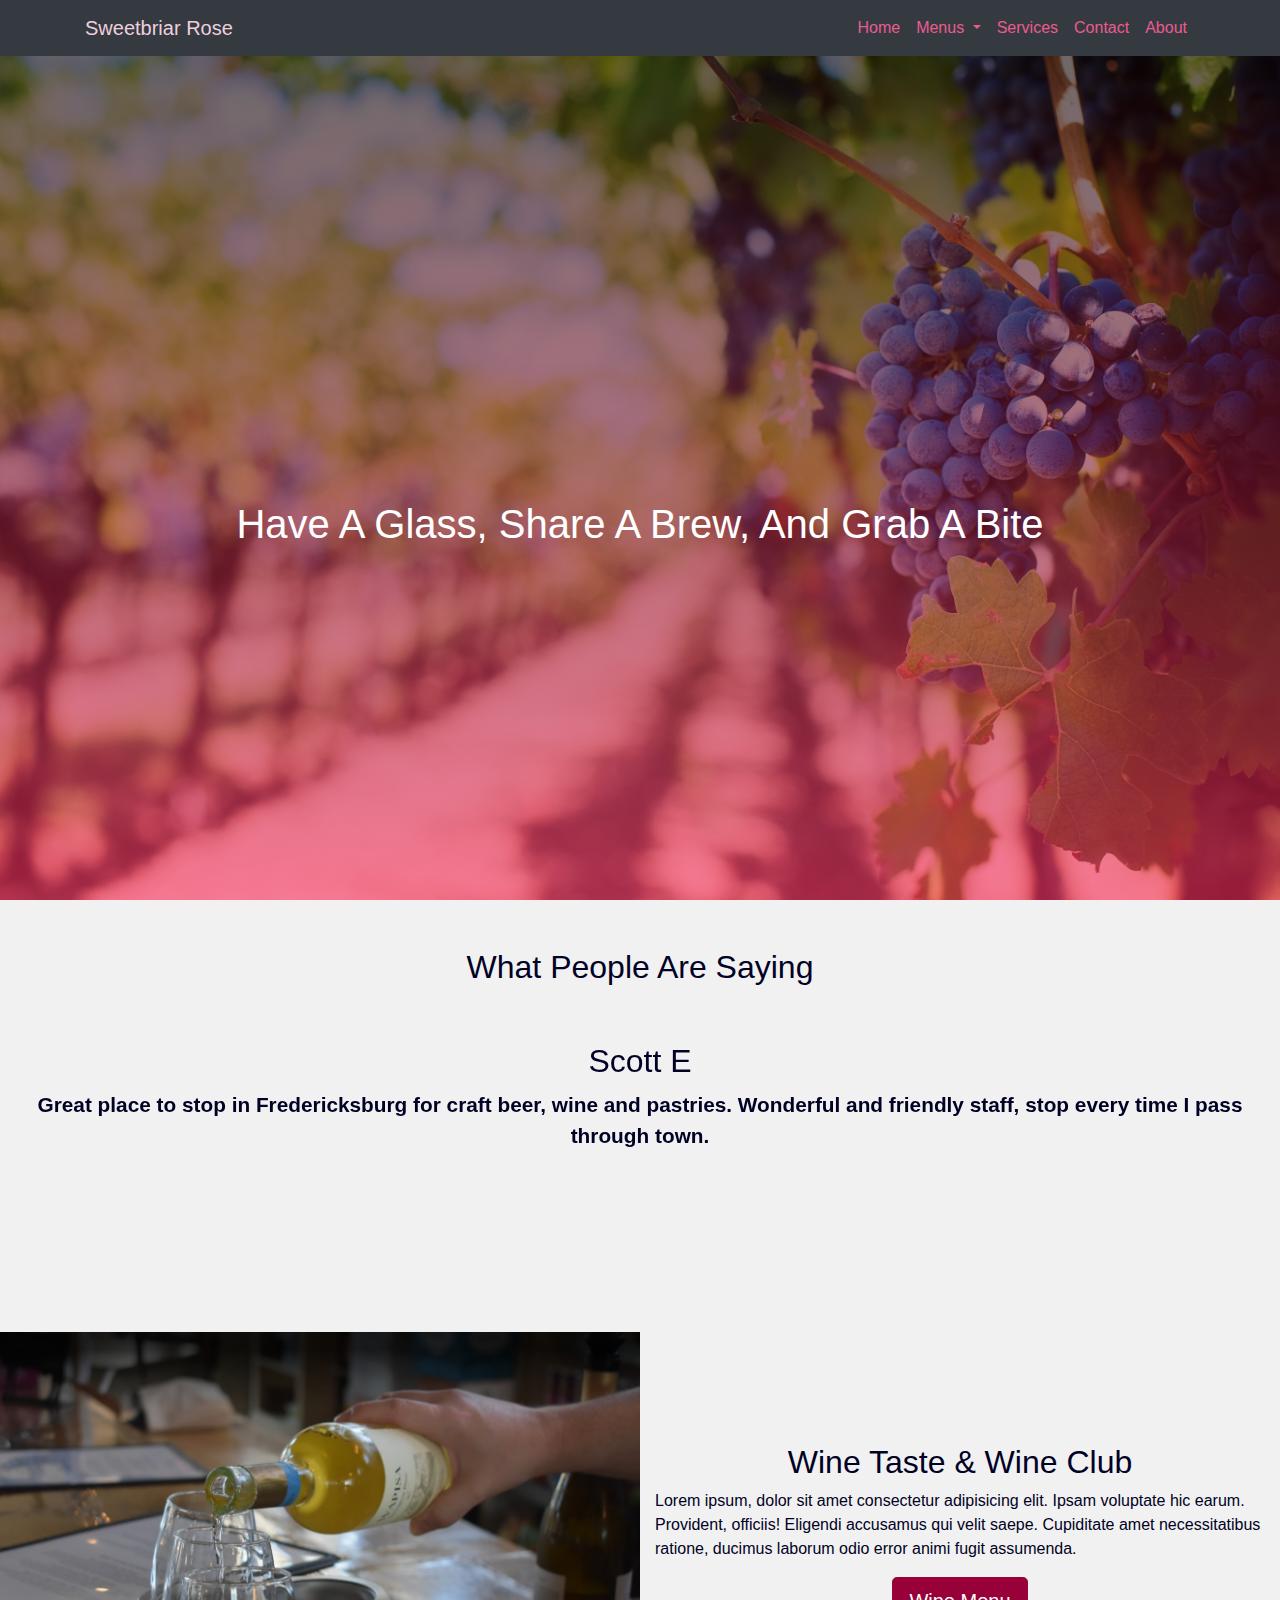
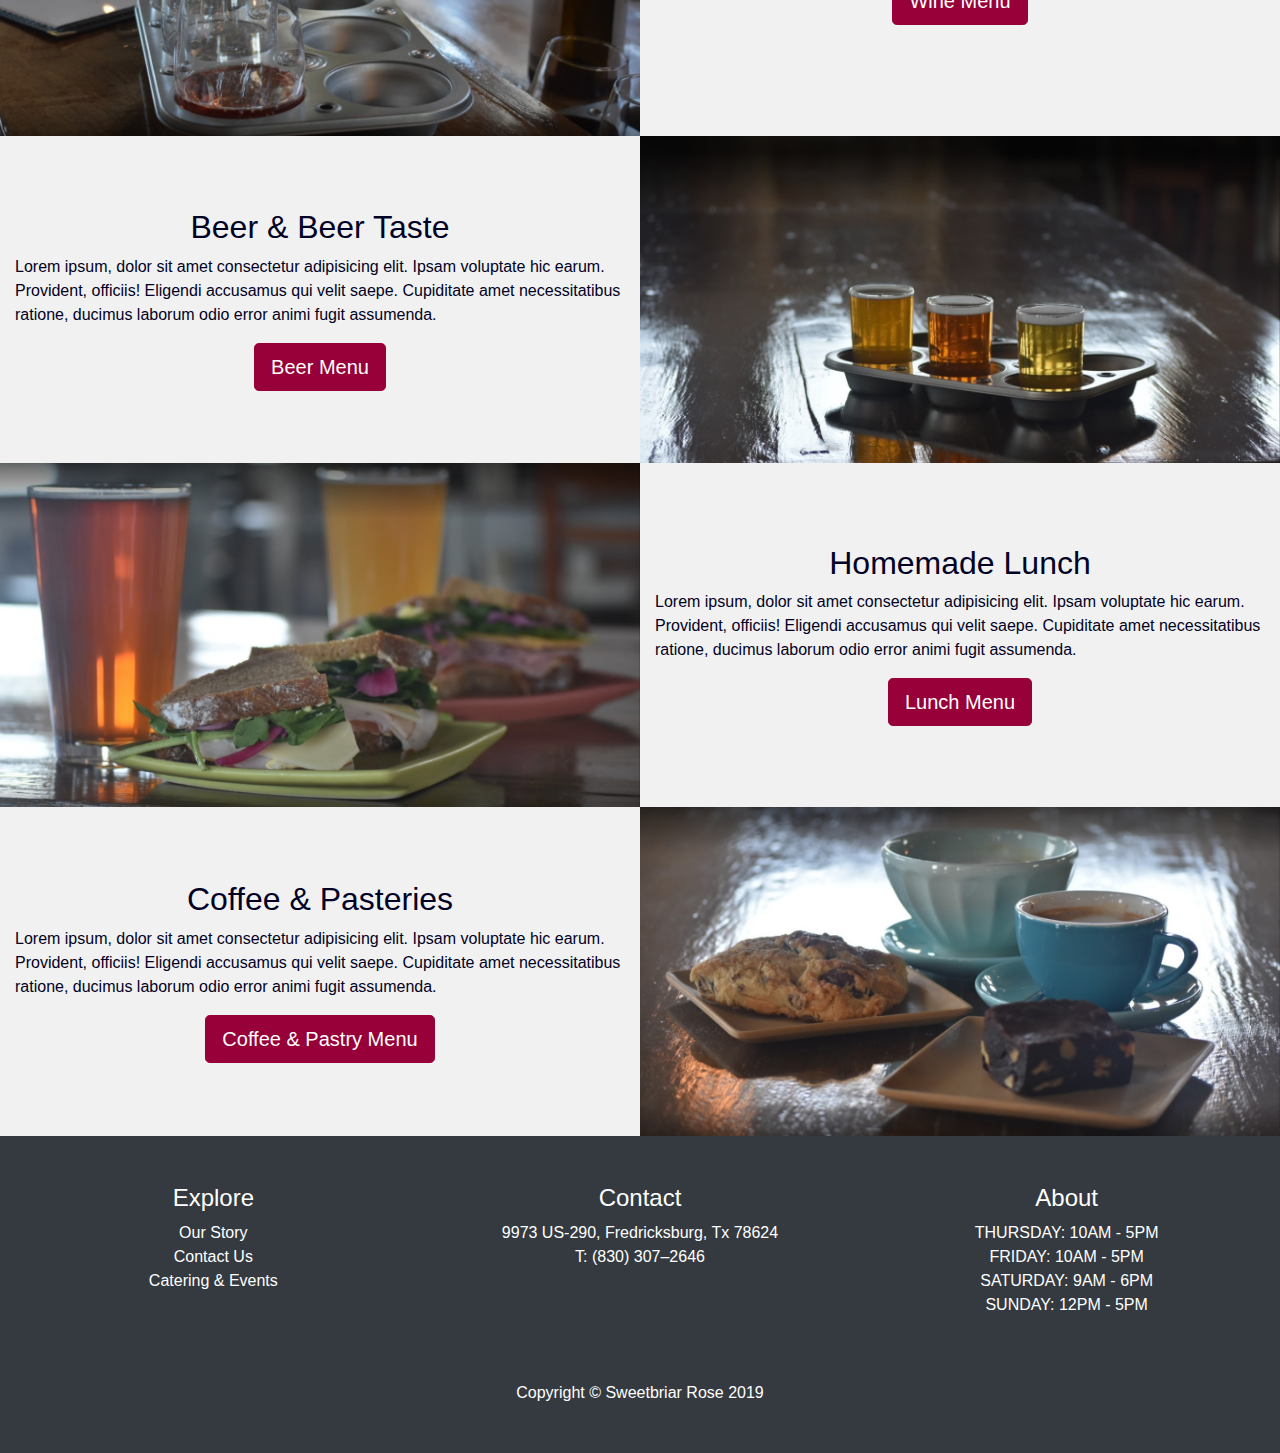
==== index.html @ c0ad1c3b "Changed phone number formatting" ====
<!DOCTYPE html>
<html lang="en">

<head>

  <meta charset="utf-8">
  <meta name="viewport" content="width=device-width, initial-scale=1, shrink-to-fit=no">
  <meta name="description" content="">
	<meta name="author" content="">
	

  <title>Sweetbriar Rose 290</title>

  <!-- Bootstrap core CSS -->
  <link href="vendor/bootstrap/css/bootstrap.min.css" rel="stylesheet">

  <!-- Custom styles for this template -->
  <link href="css/style.css" rel="stylesheet">

</head>

<body id="page-top">

  <!-- Navigation -->
  <nav class="navbar navbar-expand-lg navbar-dark bg-dark fixed-top" id="mainNav">
    <div class="container">
      <a class="navbar-brand js-scroll-trigger" href="#page-top">Sweetbriar Rose</a>
      <button class="navbar-toggler" type="button" data-toggle="collapse" data-target="#navbarResponsive" aria-controls="navbarResponsive" aria-expanded="false" aria-label="Toggle navigation">
        <span class="navbar-toggler-icon"></span>
      </button>
      <div class="collapse navbar-collapse" id="navbarResponsive">
				<!-- Home, Services, Contact, About -->
				<ul class="navbar-nav ml-auto">
					<!-- Home -->
          <li class="nav-item">
            <a class="nav-link js-scroll-trigger" href="#page-top">Home</a>
          </li>
				</li>
				<!-- Drop Down Menu -->
				<li class="nav-item dropdown">
					<a class="nav-link dropdown-toggle" href="#" id="navbarDropdown" role="button" data-toggle="dropdown" aria-haspopup="true" aria-expanded="false">
						Menus
					</a>
					<div class="dropdown-menu bg-dark" aria-labelledby="navbarDropdown">
						<a class="dropdown-item" href="#">Wine Club</a>
						<div class="dropdown-divider"></div>
						<a class="dropdown-item" href="./html/menus.html">Wine Menu</a>
						<a class="dropdown-item" href="./html/menus.html">Beer Menu</a>
						<a class="dropdown-item" href="./html/menus.html">Lunch Menu</a>
						<a class="dropdown-item" href="./html/menus.html">Coffee & Pasteries</a>
					</div>
				</li>
				<!-- Services -->
          <li class="nav-item">
            <a class="nav-link" href="./html/services.html">Services</a>
					</li>
				<!-- Contact -->
					<li class="nav-item">
            <a class="nav-link" href="./html/contact.html">Contact</a>
					</li>
				<!-- About -->
					<li class="nav-item">
            <a class="nav-link" href="./html/about.html">About</a>
          </li>
        </ul>
      </div>
    </div>
  </nav>

  <header id="header">
    <div class="container text-center" id="heaeder-showcase">
      <h1 class="text-white">Have A Glass, Share A Brew, And Grab A Bite</h1>
    </div>
	</header>
	
	<!-- Testimonials -->
	<section id="testimonials">
		<h2 class="text-center py-5">What People Are Saying</h2>
		<div class="carousel slide pb-2" data-ride="carousel">
			<div class="carousel-inner">
				<!-- Scott E -->
				<div class="carousel-item active">
					<div class="d-block w-100 text-center">
						<h2>Scott E</h2>
						<p>Great place to stop in Fredericksburg for craft beer, wine and pastries. Wonderful and friendly staff, stop every time I pass through town.</p>
					</div>
				</div>
				<!-- Christopher Day -->
				<div class="carousel-item">
					<div class="d-block w-100 text-center">
							<h2>Christopher Day</h2>
							<p>Stopped here on a wine tour and had a great time! Super friendly staff and lots of stuff to check out. They also do beer flights!</p>
					</div>
				</div>
				<!-- Robert Deppa -->
				<div class="carousel-item">
					<div class="d-block w-100 text-center">
							<h2>Robert Deppa</h2>
							<p>Sweetbrier Rose can be described as a hip spot to kick back, have a cup of coffee, beer, or wine flight as you meander through wine country. The location makes it the best stop for a sandwich in the middle of your tour, or a great place to start it out with a coffee and an awesome brownie or scone. It has a modern building design with a vintage feel to the interior that's also cool and quiet. The best part is there's plenty of seating and parking so large groups are easily accommodated. The bathrooms are also nice and clean. Overall it's a stop you won't regret.</p>
					</div>
				</div>
			</div>
		</div>
	</section>

	<!-- Services -->
	<section class="container-fluid" id="services">
		
		<!-- Wine Taste -->
		<div class="row">
			<!-- Image -->
			 <div class="col-lg-6 d-md-none d-lg-block services__image-container" id="wine-taste__image-container">
				<img src="./img/Wine Taste.png" class="img-fluid" alt="">
			 </div>
			 <!--Text -->
			 <div class="col-lg-6 services__text-container container-fluid" id="wine-taste__text">
					<div>
							<h2>Wine Taste & Wine Club</h2>
							<p>Lorem ipsum, dolor sit amet consectetur adipisicing elit. Ipsam voluptate hic earum. Provident, officiis! Eligendi accusamus qui velit saepe. Cupiditate amet necessitatibus ratione, ducimus laborum odio error animi fugit assumenda.</p>
							<a href="./html/menus.html" class="btn btn-primary btn-lg">Wine Menu</a>
						</div>
					</div>
		</div>

		<!-- Beer Taste -->
		<div class="row">
			<!--Text -->
			<div class="col-lg-6 col-md-12 services__text-container container-fluid" id="beer-taste__text">
					<div>
						<h2>Beer & Beer Taste</h2>
						<p>Lorem ipsum, dolor sit amet consectetur adipisicing elit. Ipsam voluptate hic earum. Provident, officiis! Eligendi accusamus qui velit saepe. Cupiditate amet necessitatibus ratione, ducimus laborum odio error animi fugit assumenda.</p>
						<a href="./html/menus.html" class="btn btn-primary btn-lg">Beer Menu</a>
					</div>
			</div>
				<!-- Image -->
			<div class="col-lg-6 d-md-none d-lg-block services__image-container" id="wine-taste__image-container">
				<img src="./img/Beer Taste.png" class="img-fluid" alt="">
			</div>
		</div>
		
		<!-- Sandwhiches and Food -->
		<div class="row">
			<!-- Image -->
			 <div class="col-lg-6 d-md-none d-lg-block services__image-container" id="lunch-taste__image-container">
				<img src="./img/Sandwhich and Beer.png" class="img-fluid" alt="">
			 </div>
			 <!--Text -->
			 <div class="col-lg-6 col-md-12 services__text-container container-fluid" id="lunch__text">
				<div>
							<h2>Homemade Lunch</h2>
							<p>Lorem ipsum, dolor sit amet consectetur adipisicing elit. Ipsam voluptate hic earum. Provident, officiis! Eligendi accusamus qui velit saepe. Cupiditate amet necessitatibus ratione, ducimus laborum odio error animi fugit assumenda.</p>
							<a href="./html/menus.html" class="btn btn-primary btn-lg">Lunch Menu</a>
						</div>
			 </div>
		</div>

		<!-- Pasteries and Coffee -->
		<div class="row">
			<!--Text -->
			<div class="col-lg-6 col-md-12 services__text-container container-fluid" id="coffee__text">
					<div>
						<h2>Coffee & Pasteries</h2>
						<p>Lorem ipsum, dolor sit amet consectetur adipisicing elit. Ipsam voluptate hic earum. Provident, officiis! Eligendi accusamus qui velit saepe. Cupiditate amet necessitatibus ratione, ducimus laborum odio error animi fugit assumenda.</p>
						<a href="./html/menus.html" class="btn btn-primary btn-lg">Coffee & Pastry Menu</a>
					</div>
			</div>
				<!-- Image -->
			<div class="col-lg-6 d-md-none d-lg-block services__image-container" id="coffee__image-container">
				<img src="./img/Coffee and Pastries.png" class="img-fluid" alt="">
			</div>
		</div>

	</section>

	<!-- Misc Info -->
	<section class="bg-dark container-fluid" id="footer-info">
		<div class="row footer-info">
			<div class="pt-5 col-md-4">
				<h4 class="text-center text-white">Explore</h4>
				<ul>
					<li><a href="./html/about.html" class="text-white">Our Story</a></li>
					<li><a href="./html/contact.html" class="text-white">Contact Us</a></li>
					<li><a href="./html/services.html" class="text-white">Catering & Events</a></li>
				</ul>
			</div>
			<div class="pt-5 col-md-4">
				<h4 class="text-white text-center">Contact</h4>
				<ul>
					<li>9973 US-290, Fredricksburg, Tx 78624</li>
					<li>T: (830) 307&ndash;2646</li>
				</ul>
			</div>
			<div class="pt-5 col-md-4">
				<h4 class="text-white text-center">About</h4>
				<ul>
					<li>THURSDAY: 10AM - 5PM</li>
					<li>FRIDAY:   10AM - 5PM</li>
					<li>SATURDAY: 9AM - 6PM</li>
					<li>SUNDAY:   12PM - 5PM</li>
				</ul>
			</div>
		</div>
	</section>

	<!-- Footer -->
  <footer class="py-5 bg-dark">
    <div class="container">
      <p class="m-0 text-center text-white">Copyright &copy; Sweetbriar Rose 2019</p>
    </div>
  </footer>

  <!-- Bootstrap core JavaScript -->
  <script src="vendor/jquery/jquery.min.js"></script>
  <script src="vendor/bootstrap/js/bootstrap.bundle.min.js"></script>

  <!-- Plugin JavaScript -->
  <script src="vendor/jquery-easing/jquery.easing.min.js"></script>

  <!-- Custom JavaScript for this theme -->
  <script src="js/scrolling-nav.js"></script>

</body>

</html>
---- css/style.css ----
*{
	box-sizing: border-box;
	color: rgb(1, 1, 37);
}

body{
	background: #f1f1f1;
}

header{
  padding: 156px 0 1px;
}

#menus{
	padding: 70px 0px 0px 0px;
}

/* =================================================================== */
/* =================================================================== */
/* Utility Classes */

/* Services Classes */
#services .services__image-container{
	padding: 0px;
}

#services .services__text-container h1{
	text-align: center;
}


#services .services__text-container div{
	display: flex;
	justify-content: center;
	align-items: center;
	flex-direction: column;
	height: 100%;

}

/* Services Buttons */
#services .services__text-container div .btn-primary{
	background-color: #970038;
	border-color: #970038;
}

#services .services__text-container div .btn-primary:hover{
	background-color: #E50055;
	border-color: #E50055;
	box-shadow: -5px 4px 8px #888;
}





/* HOME PAGE */

/* =================================================================== */
/* =================================================================== */
/* Navbar */

/* #EFCEDF */
#mainNav a{
	color:#EFCEDF;
}

#navbarResponsive a{
	color: #EC5A90;
}

#navbarDropdown a:hover{
	color:#EFCEDF;
	background: #EC5A90;
}

.dropdown:hover>.dropdown-menu{
	display: block;
}


/* =================================================================== */
/* =================================================================== */
/* Header */
#header{
	background: linear-gradient(rgba(0,0,0,0.6), rgba(242,41,91,0.6)),
	url('../img/Showcase\ Img.jpg') center center/cover fixed;
	height: 100vh;
	display: flex;
	align-items: center;
}

/* =================================================================== */
/* =================================================================== */
/* Testimonials */

#testimonials{
	height: 38vh;
	position: relative;
	background:#f1f1f1;
}

#testimonials div div div div p{
	font-size: 1.3em;
	font-weight: 600;
}

/* =================================================================== */
/* =================================================================== */
/* Footer Info */


#footer-info ul{
	list-style: none;
	text-align: center;
	padding: 0;
}

#footer-info ul li{
	color: white;
}

/* Menu */
/* =================================================================== */
/* =================================================================== */

/* Menus Tab */
#menus a{
	color: #970038;
	font-weight: 500;
}

#menus-tabContent{
	padding-top: 15px;
	text-align: center;
}

#menus-tabContent ul{
	list-style: none;
	padding: 0;
	font-size: 1.2em;
	font-weight: 600;
	font-family: 'Raleway';
	text-align: center;
}

/* Services */
/* ==================================================================== */
/* ==================================================================== */

#services-header{
	background: linear-gradient(rgba(0,0,0,0.9), rgba(255,255,255,0.2)) ,
	url('../img/Services.png') center center/cover;
	height: 45vh;
	padding: 55px 0 1px;
}

#services-header__container h1,
#services-header__container p{
	color: white;
}

#services-header__container{
	height: 100%;
	display: flex;
	justify-content: center;
	align-items: center;
	font-family: 'Raleway';
	font-weight: 600;
}

#services-text__container{
	padding: 20px 0;
}

#services-text__paragraph{
	font-size: 1.5em;
}

#services-items{
	padding-bottom: 20px;
}

#services-items__container h5{
	text-align: center;
}



/* Contact */
/* ========================================================================== */

#contact-header{
	padding: 55px 0 1px;
	height: 40vh;
}

#contact-header__image-container{
	display: flex;
	justify-content: center;
	align-content: center;
	background-color: white;
	position: relative;
}

#contact-header__image-container{
	background: linear-gradient(rgba(0,0,0,0.6), rgba(255,255,255,0.8));
	display: flex;
	justify-content: center;
	align-items: center;
	flex-direction: column;
	height: 100%;
}

.flex-container{
	display: flex;
	flex-wrap: wrap;
}

#contact-information__container{
	padding: 20px 0;
	/* height: 60vh; */
}

#contact-information__container .row{
	height: 100%;
}

#contact-information__container .contact-information__text{
	height: 100%;
	display: flex;
	flex-direction: column;
	justify-content: center;
	align-items: center;
	font-family: 'Raleway';
	font-weight: 600;
}

#contact-information__container .contact-information__text ul li{
	font-size: 1.3em;
}

#map
{
	width:100%;
	height:100%;
}

/* About */
/* =================================================================== */

#about-header{
	height: 45vh;
	padding: 55px 0 1px;
}

#about-header__image-container{
	background: linear-gradient(rgba(0,0,0,0.6), rgba(255,255,255,0.8));
	display: flex;
	justify-content: center;
	align-items: center;
	flex-direction: column;
	height: 100%;
}

#about-text__container h2{
	padding: 15px 0;
	text-align: center;
}

#about-text__container p{
	padding-bottom: 5px;
}

/* =================================================================== */
/* =================================================================== */
/* MEDIA QUERIES */

/* Home Page Testimonials */
@media only screen and (max-width: 1730px){
	#testimonials{
		height: 48vh;
	}
}

/* Home Page Services seciton */
@media only screen and (max-width: 992px){
	
	#testimonials{
		display: none;
	}

	#services .row{
		padding: 10px 0;
	}
	
	#services .services__text-container{
		padding: 0;
		width: 100%;
		height: 50vh;
	}

	#wine-taste__text{
		background: linear-gradient(rgba(0,0,0,0.7), rgba(255,255,255,0.3)),
		url('../img/Wine\ Taste.png') center center/cover;
	}

	#beer-taste__text{
		background:  linear-gradient(rgba(0,0,0,0.7), rgba(255,255,255,0.3)),
		url('../img/Beer\ Taste.png') center center/cover;
	}

	#lunch__text{
		background:  linear-gradient(rgba(0,0,0,0.7), rgba(255,255,255,0.3)),
		url('../img/Sandwhich\ and\ Beer.png') center center/cover;
	}

	#coffee__text{
		background:  linear-gradient(rgba(0,0,0,0.7), rgba(255,255,255,0.3)),
		url('../img/Coffee\ and\ Pastries.png') center center/cover;
	}

	#wine-taste__text h2,
	#beer-taste__text h2,
	#lunch__text h2,
	#coffee__text h2{
		color: white;
	}

	#services .services__text-container div p{
		color: white;
		padding: 0 10px;
	}

	#services .services__image-container{
		display: none;
	}

	/* Services Page*/
	#services-text{
		margin-bottom: 30px;
		padding: 0 12px;
	}

	#services-items{
		margin-bottom: 30px;
	
	}
}

/* Menus Tab content */
@media(min-width: 768px){
	#services-items{
		height: 40vh;
	}

	#services-items__contianer{
		height: 30vh;
	}

	#services-items__contianer.card{
		height: 30vh;
	}

}
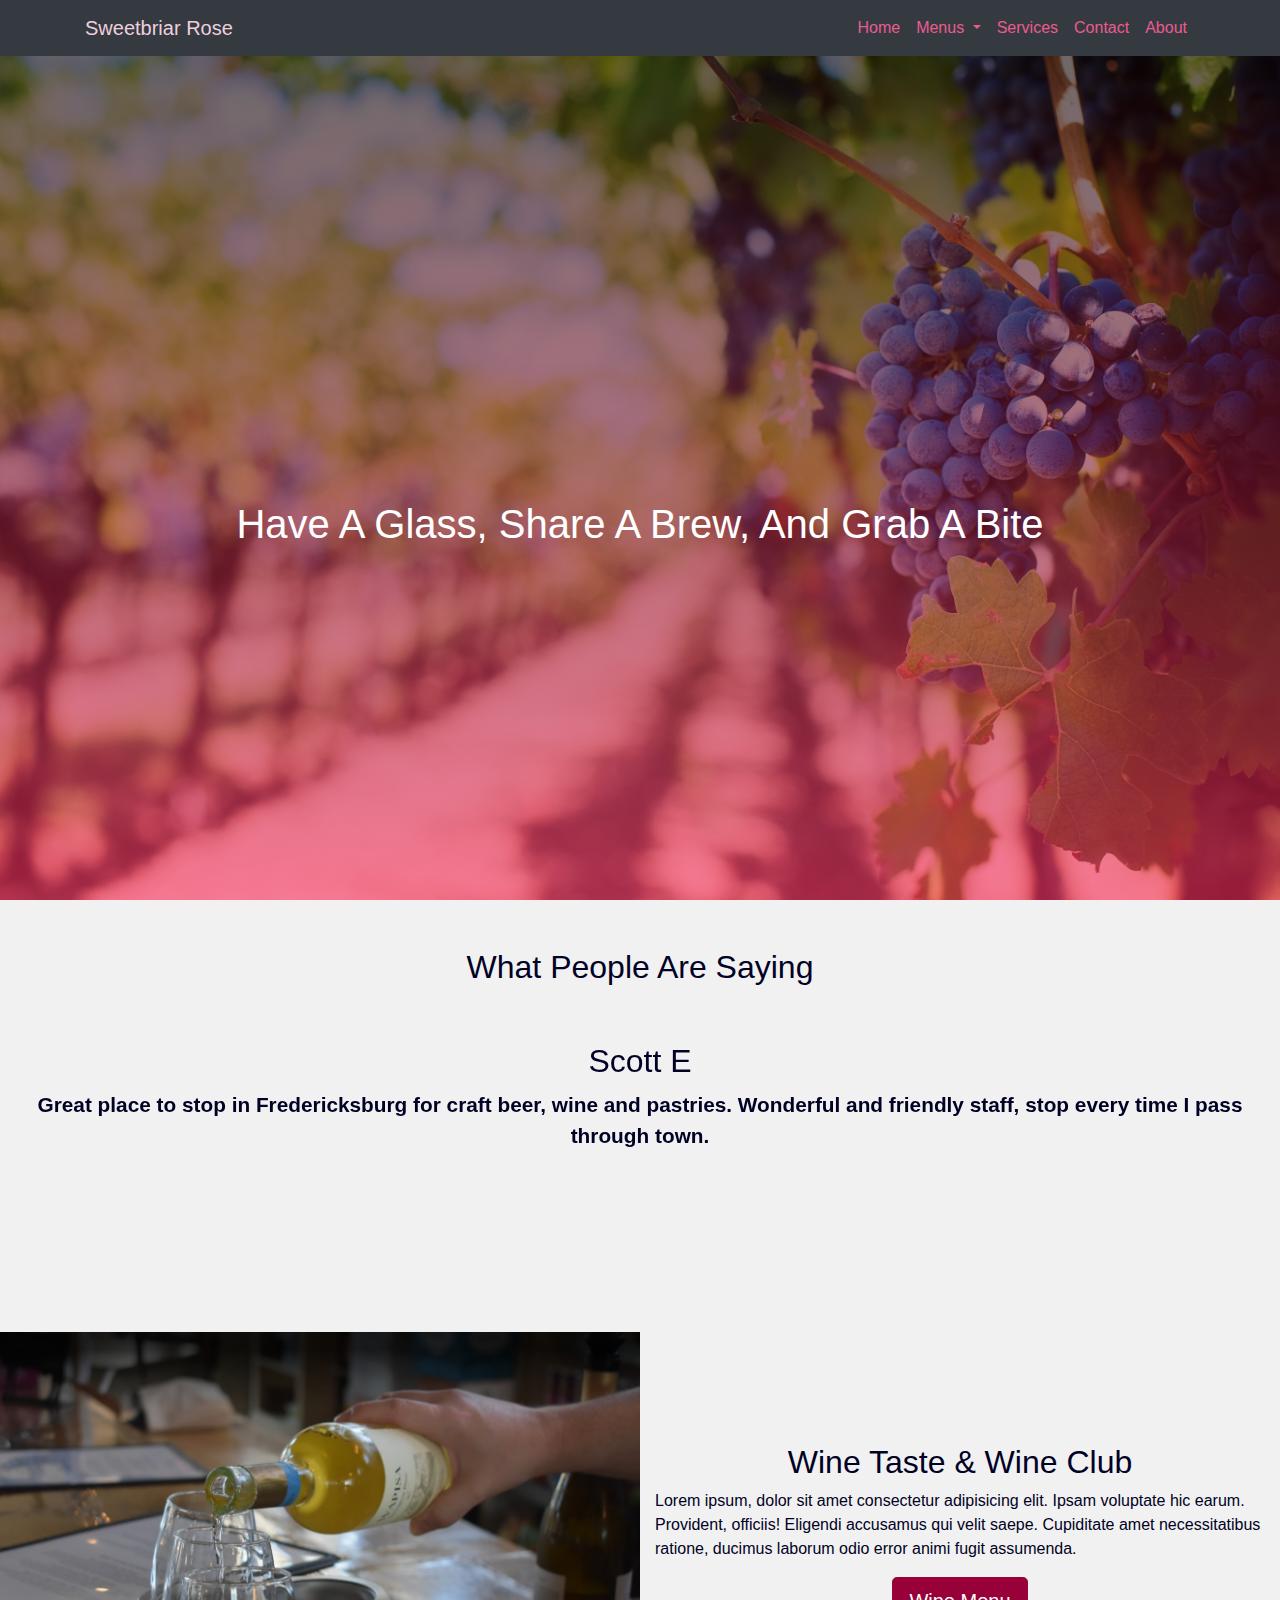
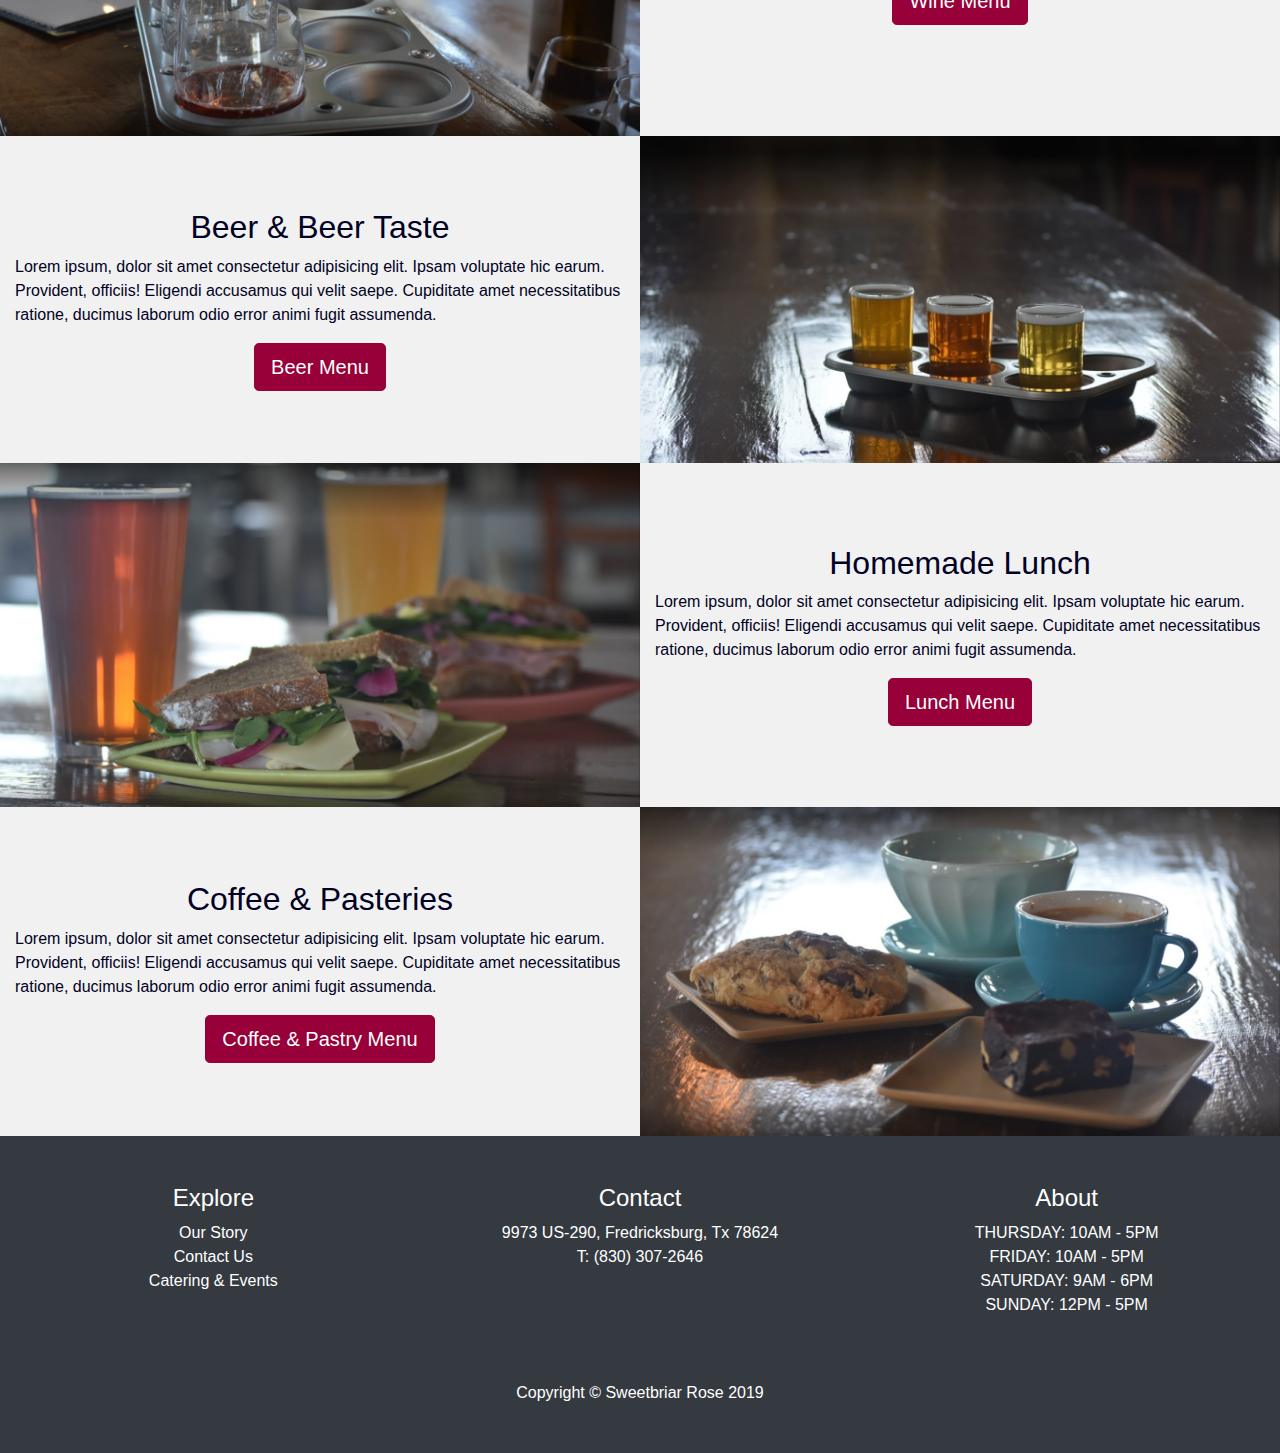
==== commit 7b70ecc5: "" ====
--- a/index.html
+++ b/index.html
@@ -187,7 +187,7 @@
 				<h4 class="text-white text-center">Contact</h4>
 				<ul>
 					<li>9973 US-290, Fredricksburg, Tx 78624</li>
-					<li>T: (830) 307&ndash;2646</li>
+					<li>T: <a class="text-white" href="tel: +1-830-307-2646"> (830) 307-2646</a></li>
 				</ul>
 			</div>
 			<div class="pt-5 col-md-4">
--- a/css/style.css
+++ b/css/style.css
@@ -20,6 +20,16 @@
 /* =================================================================== */
 /* =================================================================== */
 /* Utility Classes */
+
+/* Phone numbers */
+.phone-number{
+	color: rgb(1, 1, 37);	
+}
+
+.phone-number:hover{
+	color: rgb(1, 1, 37);
+	text-decoration: none;
+}
 
 /* Services Classes */
 #services .services__image-container{
@@ -197,7 +207,7 @@
 	height: 40vh;
 }
 
-#contact-header__image-container{
+#contact-header__container{
 	display: flex;
 	justify-content: center;
 	align-content: center;
@@ -205,8 +215,9 @@
 	position: relative;
 }
 
-#contact-header__image-container{
-	background: linear-gradient(rgba(0,0,0,0.6), rgba(255,255,255,0.8));
+#contact-header__container{
+	background: linear-gradient(rgba(0,0,0,0.6), rgba(255,255,255,0.8)),
+	url('../img/Store-front.png') center center/cover;
 	display: flex;
 	justify-content: center;
 	align-items: center;
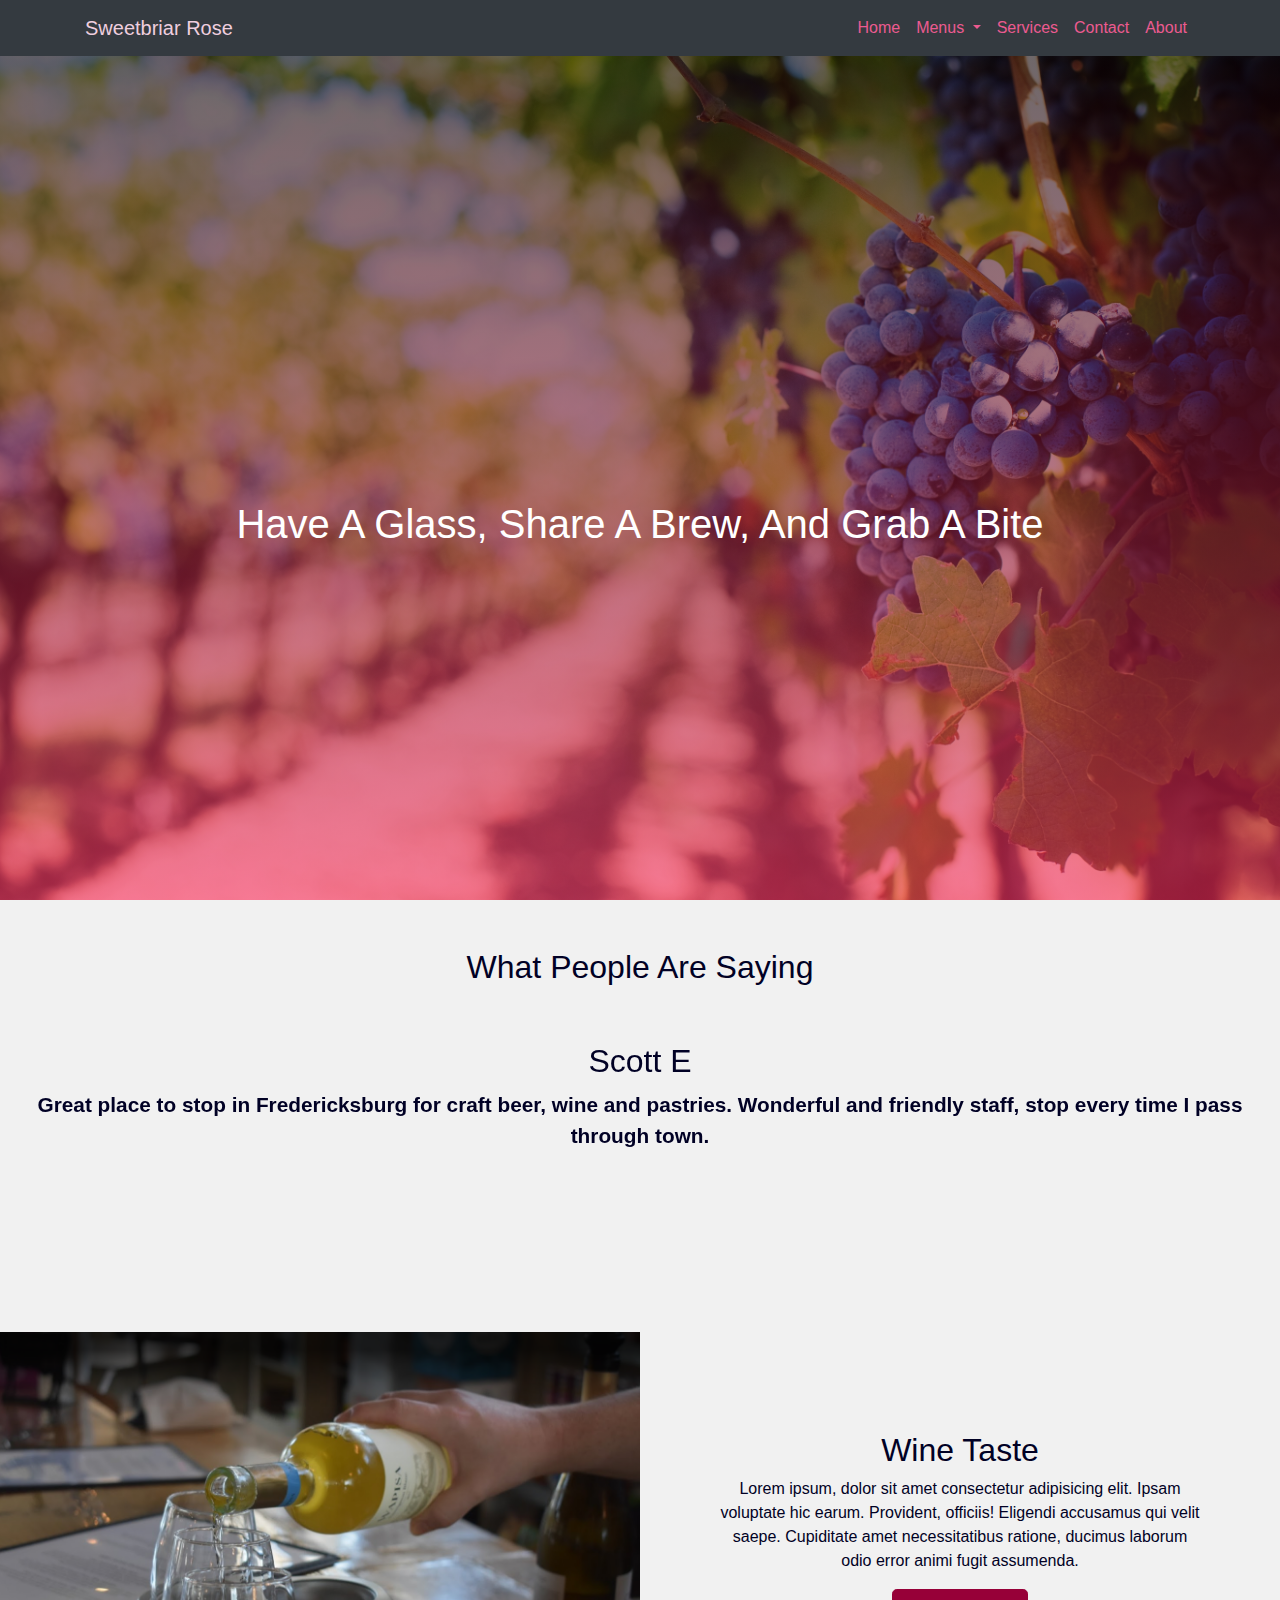
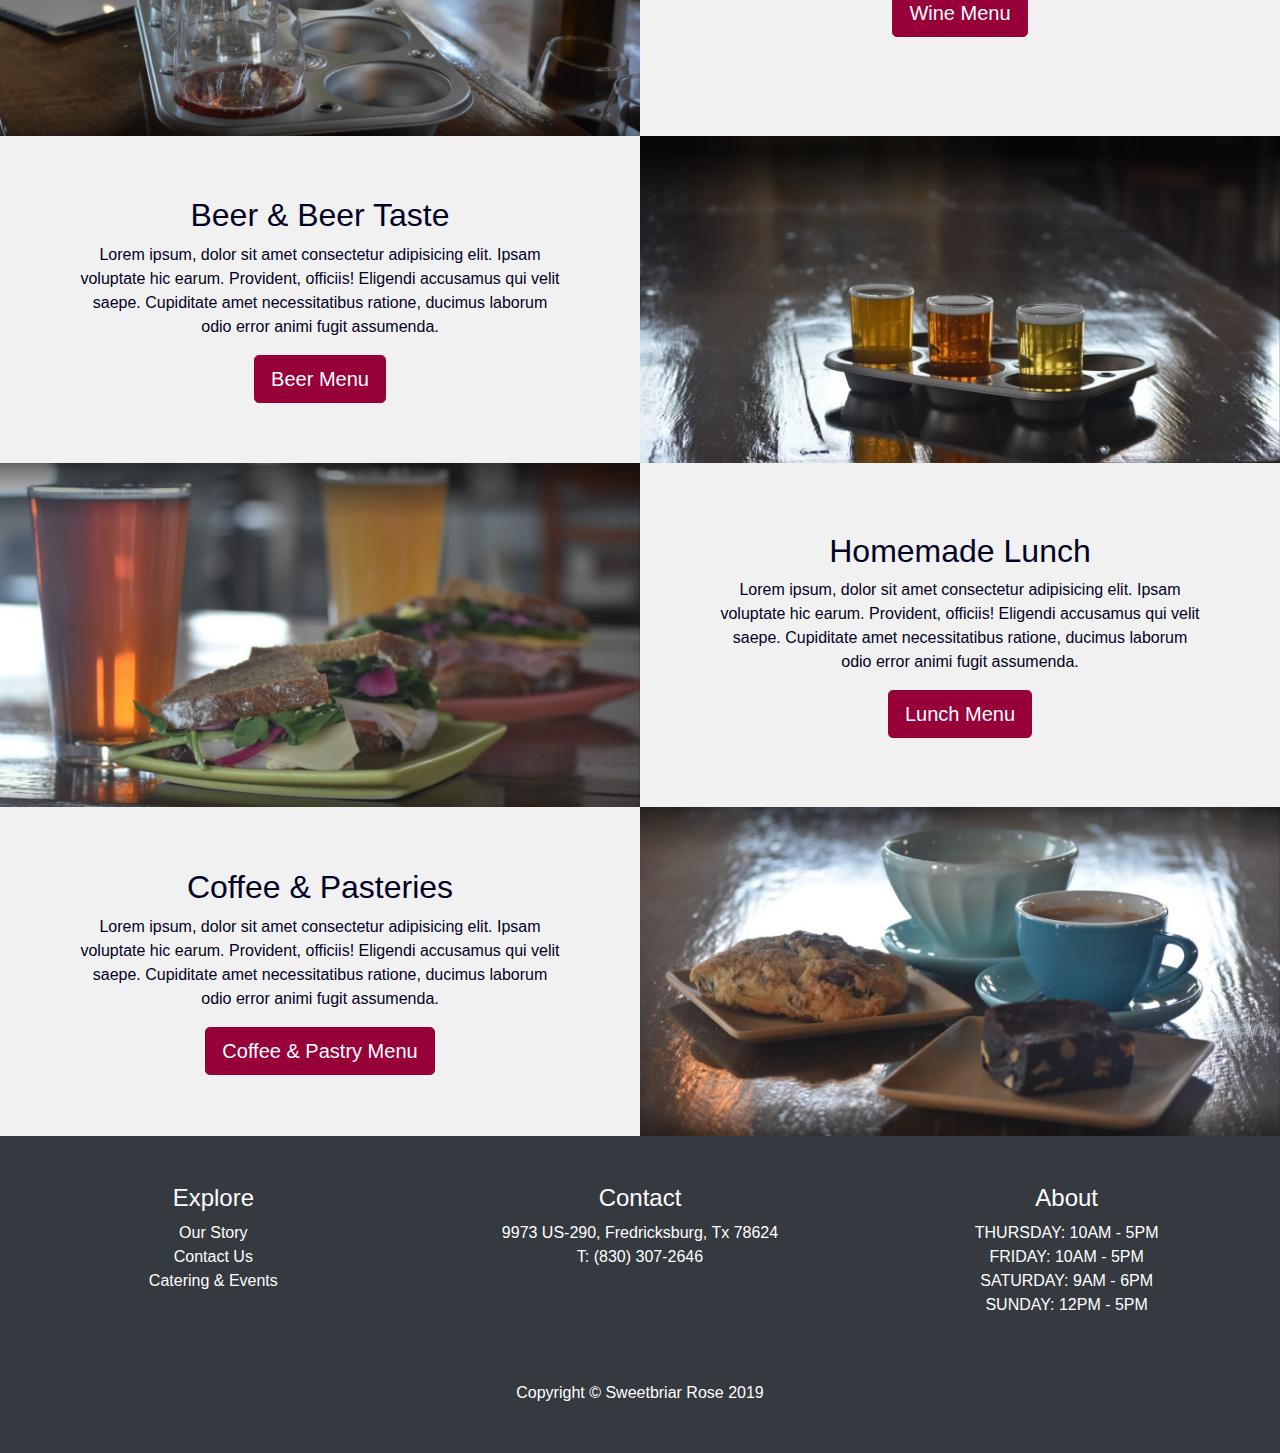
==== commit 4fdd157d: "Finished design for SBR" ====
--- a/index.html
+++ b/index.html
@@ -115,8 +115,8 @@
 			 <!--Text -->
 			 <div class="col-lg-6 services__text-container container-fluid" id="wine-taste__text">
 					<div>
-							<h2>Wine Taste & Wine Club</h2>
-							<p>Lorem ipsum, dolor sit amet consectetur adipisicing elit. Ipsam voluptate hic earum. Provident, officiis! Eligendi accusamus qui velit saepe. Cupiditate amet necessitatibus ratione, ducimus laborum odio error animi fugit assumenda.</p>
+							<h2>Wine Taste</h2>
+							<p class="home__services-text">Lorem ipsum, dolor sit amet consectetur adipisicing elit. Ipsam voluptate hic earum. Provident, officiis! Eligendi accusamus qui velit saepe. Cupiditate amet necessitatibus ratione, ducimus laborum odio error animi fugit assumenda.</p>
 							<a href="./html/menus.html" class="btn btn-primary btn-lg">Wine Menu</a>
 						</div>
 					</div>
@@ -128,7 +128,7 @@
 			<div class="col-lg-6 col-md-12 services__text-container container-fluid" id="beer-taste__text">
 					<div>
 						<h2>Beer & Beer Taste</h2>
-						<p>Lorem ipsum, dolor sit amet consectetur adipisicing elit. Ipsam voluptate hic earum. Provident, officiis! Eligendi accusamus qui velit saepe. Cupiditate amet necessitatibus ratione, ducimus laborum odio error animi fugit assumenda.</p>
+						<p class="home__services-text">Lorem ipsum, dolor sit amet consectetur adipisicing elit. Ipsam voluptate hic earum. Provident, officiis! Eligendi accusamus qui velit saepe. Cupiditate amet necessitatibus ratione, ducimus laborum odio error animi fugit assumenda.</p>
 						<a href="./html/menus.html" class="btn btn-primary btn-lg">Beer Menu</a>
 					</div>
 			</div>
@@ -148,7 +148,7 @@
 			 <div class="col-lg-6 col-md-12 services__text-container container-fluid" id="lunch__text">
 				<div>
 							<h2>Homemade Lunch</h2>
-							<p>Lorem ipsum, dolor sit amet consectetur adipisicing elit. Ipsam voluptate hic earum. Provident, officiis! Eligendi accusamus qui velit saepe. Cupiditate amet necessitatibus ratione, ducimus laborum odio error animi fugit assumenda.</p>
+							<p class="home__services-text">Lorem ipsum, dolor sit amet consectetur adipisicing elit. Ipsam voluptate hic earum. Provident, officiis! Eligendi accusamus qui velit saepe. Cupiditate amet necessitatibus ratione, ducimus laborum odio error animi fugit assumenda.</p>
 							<a href="./html/menus.html" class="btn btn-primary btn-lg">Lunch Menu</a>
 						</div>
 			 </div>
@@ -160,7 +160,7 @@
 			<div class="col-lg-6 col-md-12 services__text-container container-fluid" id="coffee__text">
 					<div>
 						<h2>Coffee & Pasteries</h2>
-						<p>Lorem ipsum, dolor sit amet consectetur adipisicing elit. Ipsam voluptate hic earum. Provident, officiis! Eligendi accusamus qui velit saepe. Cupiditate amet necessitatibus ratione, ducimus laborum odio error animi fugit assumenda.</p>
+						<p class="home__services-text">Lorem ipsum, dolor sit amet consectetur adipisicing elit. Ipsam voluptate hic earum. Provident, officiis! Eligendi accusamus qui velit saepe. Cupiditate amet necessitatibus ratione, ducimus laborum odio error animi fugit assumenda.</p>
 						<a href="./html/menus.html" class="btn btn-primary btn-lg">Coffee & Pastry Menu</a>
 					</div>
 			</div>
--- a/css/style.css
+++ b/css/style.css
@@ -1,4 +1,5 @@
 
+/* Basic CSS Setup */
 
 *{
 	box-sizing: border-box;
@@ -18,8 +19,9 @@
 }
 
 /* =================================================================== */
-/* =================================================================== */
 /* Utility Classes */
+/* =================================================================== */
+
 
 /* Phone numbers */
 .phone-number{
@@ -66,13 +68,12 @@
 
 
 
+/* =================================================================== */
 /* HOME PAGE */
-
-/* =================================================================== */
-/* =================================================================== */
+/* =================================================================== */
+
 /* Navbar */
 
-/* #EFCEDF */
 #mainNav a{
 	color:#EFCEDF;
 }
@@ -81,9 +82,8 @@
 	color: #EC5A90;
 }
 
-#navbarDropdown a:hover{
-	color:#EFCEDF;
-	background: #EC5A90;
+.dropdown-item:active{
+	background-color: #EFCEDF;
 }
 
 .dropdown:hover>.dropdown-menu{
@@ -91,19 +91,20 @@
 }
 
 
-/* =================================================================== */
-/* =================================================================== */
+
 /* Header */
+
+
 #header{
 	background: linear-gradient(rgba(0,0,0,0.6), rgba(242,41,91,0.6)),
-	url('../img/Showcase\ Img.jpg') center center/cover fixed;
+	url('../img/Showcase\ Img.jpg') right center/cover fixed;
 	height: 100vh;
 	display: flex;
 	align-items: center;
 }
 
-/* =================================================================== */
-/* =================================================================== */
+
+
 /* Testimonials */
 
 #testimonials{
@@ -117,10 +118,17 @@
 	font-weight: 600;
 }
 
-/* =================================================================== */
-/* =================================================================== */
+
+/* Services */
+
+#services p{
+	max-width: 80%;
+	text-align: center;
+}
+
+
+
 /* Footer Info */
-
 
 #footer-info ul{
 	list-style: none;
@@ -132,8 +140,12 @@
 	color: white;
 }
 
-/* Menu */
-/* =================================================================== */
+
+
+
+
+/* =================================================================== */
+/* Menus */
 /* =================================================================== */
 
 /* Menus Tab */
@@ -156,8 +168,9 @@
 	text-align: center;
 }
 
+
+/* ==================================================================== */
 /* Services */
-/* ==================================================================== */
 /* ==================================================================== */
 
 #services-header{
@@ -199,6 +212,8 @@
 
 
 
+
+/* ========================================================================== */
 /* Contact */
 /* ========================================================================== */
 
@@ -211,7 +226,7 @@
 	display: flex;
 	justify-content: center;
 	align-content: center;
-	background-color: white;
+	color: white;
 	position: relative;
 }
 
@@ -232,7 +247,6 @@
 
 #contact-information__container{
 	padding: 20px 0;
-	/* height: 60vh; */
 }
 
 #contact-information__container .row{
@@ -259,6 +273,13 @@
 	height:100%;
 }
 
+#google_map{
+	margin: 0 auto;
+	width: 100%;
+}
+
+
+/* =================================================================== */
 /* About */
 /* =================================================================== */
 
@@ -268,12 +289,13 @@
 }
 
 #about-header__image-container{
-	background: linear-gradient(rgba(0,0,0,0.6), rgba(255,255,255,0.8));
+	background: linear-gradient(rgba(0,0,0,0.6), rgba(255,255,255,0.8)), url("../img/About.jpeg") right center/cover no-repeat;
 	display: flex;
 	justify-content: center;
 	align-items: center;
 	flex-direction: column;
 	height: 100%;
+	color: white;
 }
 
 #about-text__container h2{
@@ -285,9 +307,13 @@
 	padding-bottom: 5px;
 }
 
-/* =================================================================== */
+
+
+
+
 /* =================================================================== */
 /* MEDIA QUERIES */
+/* =================================================================== */
 
 /* Home Page Testimonials */
 @media only screen and (max-width: 1730px){
@@ -295,6 +321,8 @@
 		height: 48vh;
 	}
 }
+
+
 
 /* Home Page Services seciton */
 @media only screen and (max-width: 992px){
@@ -306,6 +334,14 @@
 	#services .row{
 		padding: 10px 0;
 	}
+
+	#services .row:nth-child(1){
+		padding: 20px 0 10px 0;
+	}
+
+	#services .row:nth-child(4){
+		padding: 10px 0 20px 0;
+	}
 	
 	#services .services__text-container{
 		padding: 0;
@@ -377,3 +413,24 @@
 
 }
 
+@media(max-width: 557px){
+	#menus{
+		display: block;
+	}
+}
+
+@media(max-width: 320px){
+
+	#wine-taste__text div h2,
+	#beer-taste__text div h2,
+	#lunch__text div h2,
+	#coffee__text div h2{
+		margin-bottom: 20px;
+	}
+
+	.home__services-text{
+		display: none;
+	}
+
+}
+
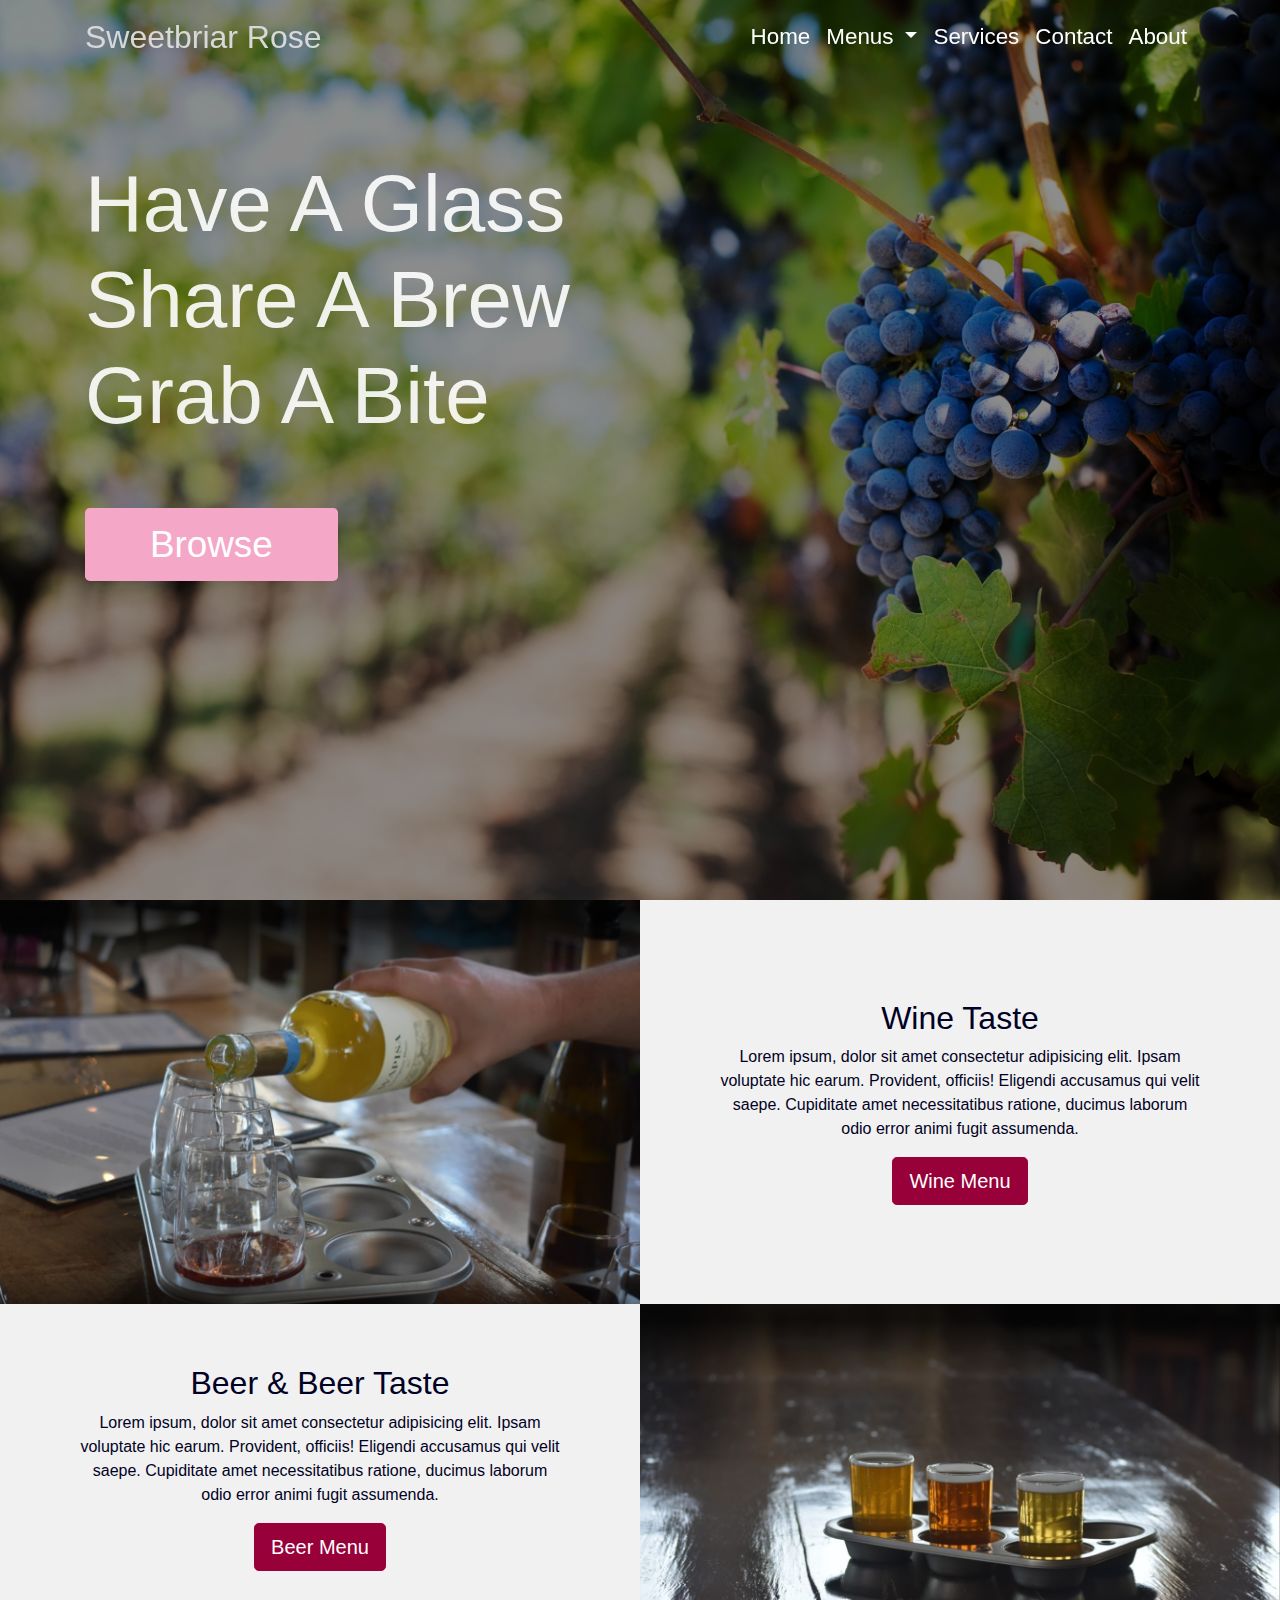
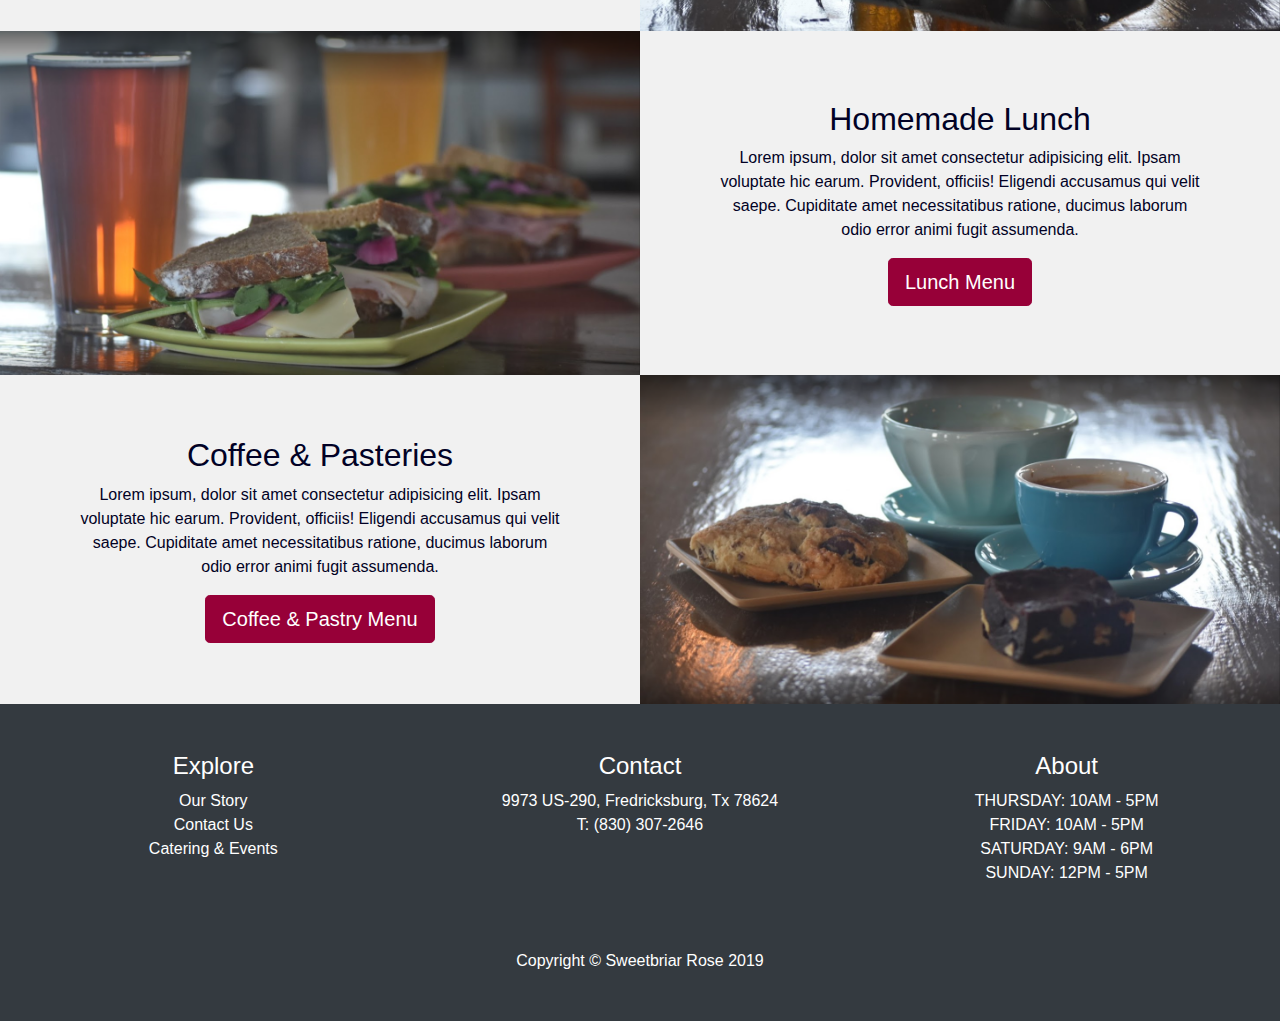
==== commit 39f7f377: "styling: fixed cta and nav bar" ====
--- a/index.html
+++ b/index.html
@@ -3,168 +3,187 @@
 
 <head>
 
-  <meta charset="utf-8">
-  <meta name="viewport" content="width=device-width, initial-scale=1, shrink-to-fit=no">
-  <meta name="description" content="">
+	<meta charset="utf-8">
+	<meta name="viewport" content="width=device-width, initial-scale=1, shrink-to-fit=no">
+	<meta name="description" content="">
 	<meta name="author" content="">
-	
-
-  <title>Sweetbriar Rose 290</title>
-
-  <!-- Bootstrap core CSS -->
-  <link href="vendor/bootstrap/css/bootstrap.min.css" rel="stylesheet">
-
-  <!-- Custom styles for this template -->
-  <link href="css/style.css" rel="stylesheet">
+
+
+	<title>Sweetbriar Rose 290</title>
+
+	<!-- Bootstrap core CSS -->
+	<link href="vendor/bootstrap/css/bootstrap.min.css" rel="stylesheet">
+
+	<!-- Custom styles for this template -->
+	<link href="css/style.css" rel="stylesheet">
 
 </head>
 
 <body id="page-top">
 
-  <!-- Navigation -->
-  <nav class="navbar navbar-expand-lg navbar-dark bg-dark fixed-top" id="mainNav">
-    <div class="container">
-      <a class="navbar-brand js-scroll-trigger" href="#page-top">Sweetbriar Rose</a>
-      <button class="navbar-toggler" type="button" data-toggle="collapse" data-target="#navbarResponsive" aria-controls="navbarResponsive" aria-expanded="false" aria-label="Toggle navigation">
-        <span class="navbar-toggler-icon"></span>
-      </button>
-      <div class="collapse navbar-collapse" id="navbarResponsive">
+	<!-- Navigation -->
+	<nav class="navbar navbar-expand-lg fixed-top" id="mainNav">
+		<div class="container">
+			<a class="navbar-brand js-scroll-trigger" href="#page-top">Sweetbriar Rose</a>
+			<button class="navbar-toggler" type="button" data-toggle="collapse" data-target="#navbarResponsive"
+				aria-controls="navbarResponsive" aria-expanded="false" aria-label="Toggle navigation">
+				<span class="navbar-toggler-icon"></span>
+			</button>
+			<div class="collapse navbar-collapse" id="navbarResponsive">
 				<!-- Home, Services, Contact, About -->
 				<ul class="navbar-nav ml-auto">
 					<!-- Home -->
-          <li class="nav-item">
-            <a class="nav-link js-scroll-trigger" href="#page-top">Home</a>
-          </li>
-				</li>
-				<!-- Drop Down Menu -->
-				<li class="nav-item dropdown">
-					<a class="nav-link dropdown-toggle" href="#" id="navbarDropdown" role="button" data-toggle="dropdown" aria-haspopup="true" aria-expanded="false">
-						Menus
-					</a>
-					<div class="dropdown-menu bg-dark" aria-labelledby="navbarDropdown">
-						<a class="dropdown-item" href="#">Wine Club</a>
-						<div class="dropdown-divider"></div>
-						<a class="dropdown-item" href="./html/menus.html">Wine Menu</a>
-						<a class="dropdown-item" href="./html/menus.html">Beer Menu</a>
-						<a class="dropdown-item" href="./html/menus.html">Lunch Menu</a>
-						<a class="dropdown-item" href="./html/menus.html">Coffee & Pasteries</a>
-					</div>
-				</li>
-				<!-- Services -->
-          <li class="nav-item">
-            <a class="nav-link" href="./html/services.html">Services</a>
-					</li>
-				<!-- Contact -->
-					<li class="nav-item">
-            <a class="nav-link" href="./html/contact.html">Contact</a>
-					</li>
-				<!-- About -->
-					<li class="nav-item">
-            <a class="nav-link" href="./html/about.html">About</a>
-          </li>
-        </ul>
-      </div>
-    </div>
-  </nav>
-
-  <header id="header">
-    <div class="container text-center" id="heaeder-showcase">
-      <h1 class="text-white">Have A Glass, Share A Brew, And Grab A Bite</h1>
-    </div>
+					<li class="nav-item">
+						<a class="nav-link js-scroll-trigger" href="#page-top">Home</a>
+					</li>
+					</li>
+					<!-- Drop Down Menu -->
+					<li class="nav-item dropdown">
+						<a class="nav-link dropdown-toggle" href="#" id="navbarDropdown" role="button"
+							data-toggle="dropdown" aria-haspopup="true" aria-expanded="false">
+							Menus
+						</a>
+						<div class="dropdown-menu bg-dark" aria-labelledby="navbarDropdown">
+							<a class="dropdown-item" href="#">Wine Club</a>
+							<div class="dropdown-divider"></div>
+							<a class="dropdown-item" href="./html/menus.html">Wine Menu</a>
+							<a class="dropdown-item" href="./html/menus.html">Beer Menu</a>
+							<a class="dropdown-item" href="./html/menus.html">Lunch Menu</a>
+							<a class="dropdown-item" href="./html/menus.html">Coffee & Pasteries</a>
+						</div>
+					</li>
+					<!-- Services -->
+					<li class="nav-item">
+						<a class="nav-link" href="./html/services.html">Services</a>
+					</li>
+					<!-- Contact -->
+					<li class="nav-item">
+						<a class="nav-link" href="./html/contact.html">Contact</a>
+					</li>
+					<!-- About -->
+					<li class="nav-item">
+						<a class="nav-link" href="./html/about.html">About</a>
+					</li>
+				</ul>
+			</div>
+		</div>
+	</nav>
+
+	<header id="header">
+		<div class="container" id="heaeder-showcase">
+			<h1 class="cta-text">Have A Glass<br>Share A Brew<br>Grab A Bite</h1>
+			<button class="btn btn-lg cta-button">Browse</button>
+		</div>
 	</header>
-	
+
 	<!-- Testimonials -->
-	<section id="testimonials">
+	<!-- <section id="testimonials">
 		<h2 class="text-center py-5">What People Are Saying</h2>
 		<div class="carousel slide pb-2" data-ride="carousel">
 			<div class="carousel-inner">
-				<!-- Scott E -->
+
 				<div class="carousel-item active">
 					<div class="d-block w-100 text-center">
 						<h2>Scott E</h2>
-						<p>Great place to stop in Fredericksburg for craft beer, wine and pastries. Wonderful and friendly staff, stop every time I pass through town.</p>
+						<p>Great place to stop in Fredericksburg for craft beer, wine and pastries. Wonderful and
+							friendly staff, stop every time I pass through town.</p>
 					</div>
 				</div>
-				<!-- Christopher Day -->
+
 				<div class="carousel-item">
 					<div class="d-block w-100 text-center">
-							<h2>Christopher Day</h2>
-							<p>Stopped here on a wine tour and had a great time! Super friendly staff and lots of stuff to check out. They also do beer flights!</p>
+						<h2>Christopher Day</h2>
+						<p>Stopped here on a wine tour and had a great time! Super friendly staff and lots of stuff to
+							check out. They also do beer flights!</p>
 					</div>
 				</div>
-				<!-- Robert Deppa -->
+
 				<div class="carousel-item">
 					<div class="d-block w-100 text-center">
-							<h2>Robert Deppa</h2>
-							<p>Sweetbrier Rose can be described as a hip spot to kick back, have a cup of coffee, beer, or wine flight as you meander through wine country. The location makes it the best stop for a sandwich in the middle of your tour, or a great place to start it out with a coffee and an awesome brownie or scone. It has a modern building design with a vintage feel to the interior that's also cool and quiet. The best part is there's plenty of seating and parking so large groups are easily accommodated. The bathrooms are also nice and clean. Overall it's a stop you won't regret.</p>
+						<h2>Robert Deppa</h2>
+						<p>Sweetbrier Rose can be described as a hip spot to kick back, have a cup of coffee, beer, or
+							wine flight as you meander through wine country. The location makes it the best stop for a
+							sandwich in the middle of your tour, or a great place to start it out with a coffee and an
+							awesome brownie or scone. It has a modern building design with a vintage feel to the
+							interior that's also cool and quiet. The best part is there's plenty of seating and parking
+							so large groups are easily accommodated. The bathrooms are also nice and clean. Overall it's
+							a stop you won't regret.</p>
 					</div>
 				</div>
 			</div>
 		</div>
-	</section>
+	</section> -->
 
 	<!-- Services -->
 	<section class="container-fluid" id="services">
-		
+
 		<!-- Wine Taste -->
 		<div class="row">
 			<!-- Image -->
-			 <div class="col-lg-6 d-md-none d-lg-block services__image-container" id="wine-taste__image-container">
+			<div class="col-lg-6 d-md-none d-lg-block services__image-container" id="wine-taste__image-container">
 				<img src="./img/Wine Taste.png" class="img-fluid" alt="">
-			 </div>
-			 <!--Text -->
-			 <div class="col-lg-6 services__text-container container-fluid" id="wine-taste__text">
-					<div>
-							<h2>Wine Taste</h2>
-							<p class="home__services-text">Lorem ipsum, dolor sit amet consectetur adipisicing elit. Ipsam voluptate hic earum. Provident, officiis! Eligendi accusamus qui velit saepe. Cupiditate amet necessitatibus ratione, ducimus laborum odio error animi fugit assumenda.</p>
-							<a href="./html/menus.html" class="btn btn-primary btn-lg">Wine Menu</a>
-						</div>
-					</div>
+			</div>
+			<!--Text -->
+			<div class="col-lg-6 services__text-container container-fluid" id="wine-taste__text">
+				<div>
+					<h2>Wine Taste</h2>
+					<p class="home__services-text">Lorem ipsum, dolor sit amet consectetur adipisicing elit. Ipsam
+						voluptate hic earum. Provident, officiis! Eligendi accusamus qui velit saepe. Cupiditate amet
+						necessitatibus ratione, ducimus laborum odio error animi fugit assumenda.</p>
+					<a href="./html/menus.html" class="btn btn-primary btn-lg">Wine Menu</a>
+				</div>
+			</div>
 		</div>
 
 		<!-- Beer Taste -->
 		<div class="row">
 			<!--Text -->
 			<div class="col-lg-6 col-md-12 services__text-container container-fluid" id="beer-taste__text">
-					<div>
-						<h2>Beer & Beer Taste</h2>
-						<p class="home__services-text">Lorem ipsum, dolor sit amet consectetur adipisicing elit. Ipsam voluptate hic earum. Provident, officiis! Eligendi accusamus qui velit saepe. Cupiditate amet necessitatibus ratione, ducimus laborum odio error animi fugit assumenda.</p>
-						<a href="./html/menus.html" class="btn btn-primary btn-lg">Beer Menu</a>
-					</div>
-			</div>
-				<!-- Image -->
+				<div>
+					<h2>Beer & Beer Taste</h2>
+					<p class="home__services-text">Lorem ipsum, dolor sit amet consectetur adipisicing elit. Ipsam
+						voluptate hic earum. Provident, officiis! Eligendi accusamus qui velit saepe. Cupiditate amet
+						necessitatibus ratione, ducimus laborum odio error animi fugit assumenda.</p>
+					<a href="./html/menus.html" class="btn btn-primary btn-lg">Beer Menu</a>
+				</div>
+			</div>
+			<!-- Image -->
 			<div class="col-lg-6 d-md-none d-lg-block services__image-container" id="wine-taste__image-container">
 				<img src="./img/Beer Taste.png" class="img-fluid" alt="">
 			</div>
 		</div>
-		
+
 		<!-- Sandwhiches and Food -->
 		<div class="row">
 			<!-- Image -->
-			 <div class="col-lg-6 d-md-none d-lg-block services__image-container" id="lunch-taste__image-container">
+			<div class="col-lg-6 d-md-none d-lg-block services__image-container" id="lunch-taste__image-container">
 				<img src="./img/Sandwhich and Beer.png" class="img-fluid" alt="">
-			 </div>
-			 <!--Text -->
-			 <div class="col-lg-6 col-md-12 services__text-container container-fluid" id="lunch__text">
-				<div>
-							<h2>Homemade Lunch</h2>
-							<p class="home__services-text">Lorem ipsum, dolor sit amet consectetur adipisicing elit. Ipsam voluptate hic earum. Provident, officiis! Eligendi accusamus qui velit saepe. Cupiditate amet necessitatibus ratione, ducimus laborum odio error animi fugit assumenda.</p>
-							<a href="./html/menus.html" class="btn btn-primary btn-lg">Lunch Menu</a>
-						</div>
-			 </div>
+			</div>
+			<!--Text -->
+			<div class="col-lg-6 col-md-12 services__text-container container-fluid" id="lunch__text">
+				<div>
+					<h2>Homemade Lunch</h2>
+					<p class="home__services-text">Lorem ipsum, dolor sit amet consectetur adipisicing elit. Ipsam
+						voluptate hic earum. Provident, officiis! Eligendi accusamus qui velit saepe. Cupiditate amet
+						necessitatibus ratione, ducimus laborum odio error animi fugit assumenda.</p>
+					<a href="./html/menus.html" class="btn btn-primary btn-lg">Lunch Menu</a>
+				</div>
+			</div>
 		</div>
 
 		<!-- Pasteries and Coffee -->
 		<div class="row">
 			<!--Text -->
 			<div class="col-lg-6 col-md-12 services__text-container container-fluid" id="coffee__text">
-					<div>
-						<h2>Coffee & Pasteries</h2>
-						<p class="home__services-text">Lorem ipsum, dolor sit amet consectetur adipisicing elit. Ipsam voluptate hic earum. Provident, officiis! Eligendi accusamus qui velit saepe. Cupiditate amet necessitatibus ratione, ducimus laborum odio error animi fugit assumenda.</p>
-						<a href="./html/menus.html" class="btn btn-primary btn-lg">Coffee & Pastry Menu</a>
-					</div>
-			</div>
-				<!-- Image -->
+				<div>
+					<h2>Coffee & Pasteries</h2>
+					<p class="home__services-text">Lorem ipsum, dolor sit amet consectetur adipisicing elit. Ipsam
+						voluptate hic earum. Provident, officiis! Eligendi accusamus qui velit saepe. Cupiditate amet
+						necessitatibus ratione, ducimus laborum odio error animi fugit assumenda.</p>
+					<a href="./html/menus.html" class="btn btn-primary btn-lg">Coffee & Pastry Menu</a>
+				</div>
+			</div>
+			<!-- Image -->
 			<div class="col-lg-6 d-md-none d-lg-block services__image-container" id="coffee__image-container">
 				<img src="./img/Coffee and Pastries.png" class="img-fluid" alt="">
 			</div>
@@ -194,31 +213,31 @@
 				<h4 class="text-white text-center">About</h4>
 				<ul>
 					<li>THURSDAY: 10AM - 5PM</li>
-					<li>FRIDAY:   10AM - 5PM</li>
+					<li>FRIDAY: 10AM - 5PM</li>
 					<li>SATURDAY: 9AM - 6PM</li>
-					<li>SUNDAY:   12PM - 5PM</li>
+					<li>SUNDAY: 12PM - 5PM</li>
 				</ul>
 			</div>
 		</div>
 	</section>
 
 	<!-- Footer -->
-  <footer class="py-5 bg-dark">
-    <div class="container">
-      <p class="m-0 text-center text-white">Copyright &copy; Sweetbriar Rose 2019</p>
-    </div>
-  </footer>
-
-  <!-- Bootstrap core JavaScript -->
-  <script src="vendor/jquery/jquery.min.js"></script>
-  <script src="vendor/bootstrap/js/bootstrap.bundle.min.js"></script>
-
-  <!-- Plugin JavaScript -->
-  <script src="vendor/jquery-easing/jquery.easing.min.js"></script>
-
-  <!-- Custom JavaScript for this theme -->
-  <script src="js/scrolling-nav.js"></script>
+	<footer class="py-5 bg-dark">
+		<div class="container">
+			<p class="m-0 text-center text-white">Copyright &copy; Sweetbriar Rose 2019</p>
+		</div>
+	</footer>
+
+	<!-- Bootstrap core JavaScript -->
+	<script src="vendor/jquery/jquery.min.js"></script>
+	<script src="vendor/bootstrap/js/bootstrap.bundle.min.js"></script>
+
+	<!-- Plugin JavaScript -->
+	<script src="vendor/jquery-easing/jquery.easing.min.js"></script>
+
+	<!-- Custom JavaScript for this theme -->
+	<script src="js/scrolling-nav.js"></script>
 
 </body>
 
-</html>
+</html>--- a/css/style.css
+++ b/css/style.css
@@ -74,12 +74,26 @@
 
 /* Navbar */
 
+/* #mainNav {
+	border: 3px solid orange;
+} */
+
+#mainNav .navbar-brand {
+	font-size: 2rem;
+	color: rgb(216, 216, 216)
+}
+
 #mainNav a{
 	color:#EFCEDF;
+	font-size: 1.4rem;
 }
 
 #navbarResponsive a{
-	color: #EC5A90;
+	color: white;
+}
+
+.dropdown-item:hover {
+	background-color: rgba(255, 255, 255, 0.3);
 }
 
 .dropdown-item:active{
@@ -91,20 +105,37 @@
 }
 
 
-
-/* Header */
-
+/* =================================================================== */
+/* CTA */
 
 #header{
-	background: linear-gradient(rgba(0,0,0,0.6), rgba(242,41,91,0.6)),
+	background: linear-gradient(rgba(0,0,0,0.45), rgba(0,0,0,0.45)),
 	url('../img/Showcase\ Img.jpg') right center/cover fixed;
 	height: 100vh;
-	display: flex;
-	align-items: center;
-}
-
-
-
+	/* border: 3px solid red; */
+}
+
+.cta-text {
+	font-size: 5rem;
+	margin-bottom: 4rem;
+	color:rgba(255, 255, 255, 0.9);
+}
+
+.cta-button {
+	/* border: 2px solid red; */
+	color: white;
+	background-color: #F5A7C7;
+	padding: .5rem 4rem;
+	font-size: 2.3rem;
+	text-align: center;
+}
+
+.cta-button:hover {
+	background-color: rgba(245, 167, 199, 0.8);
+	color: rgba(255, 255, 255, 0.9);
+}
+
+/* =================================================================== */
 /* Testimonials */
 
 #testimonials{
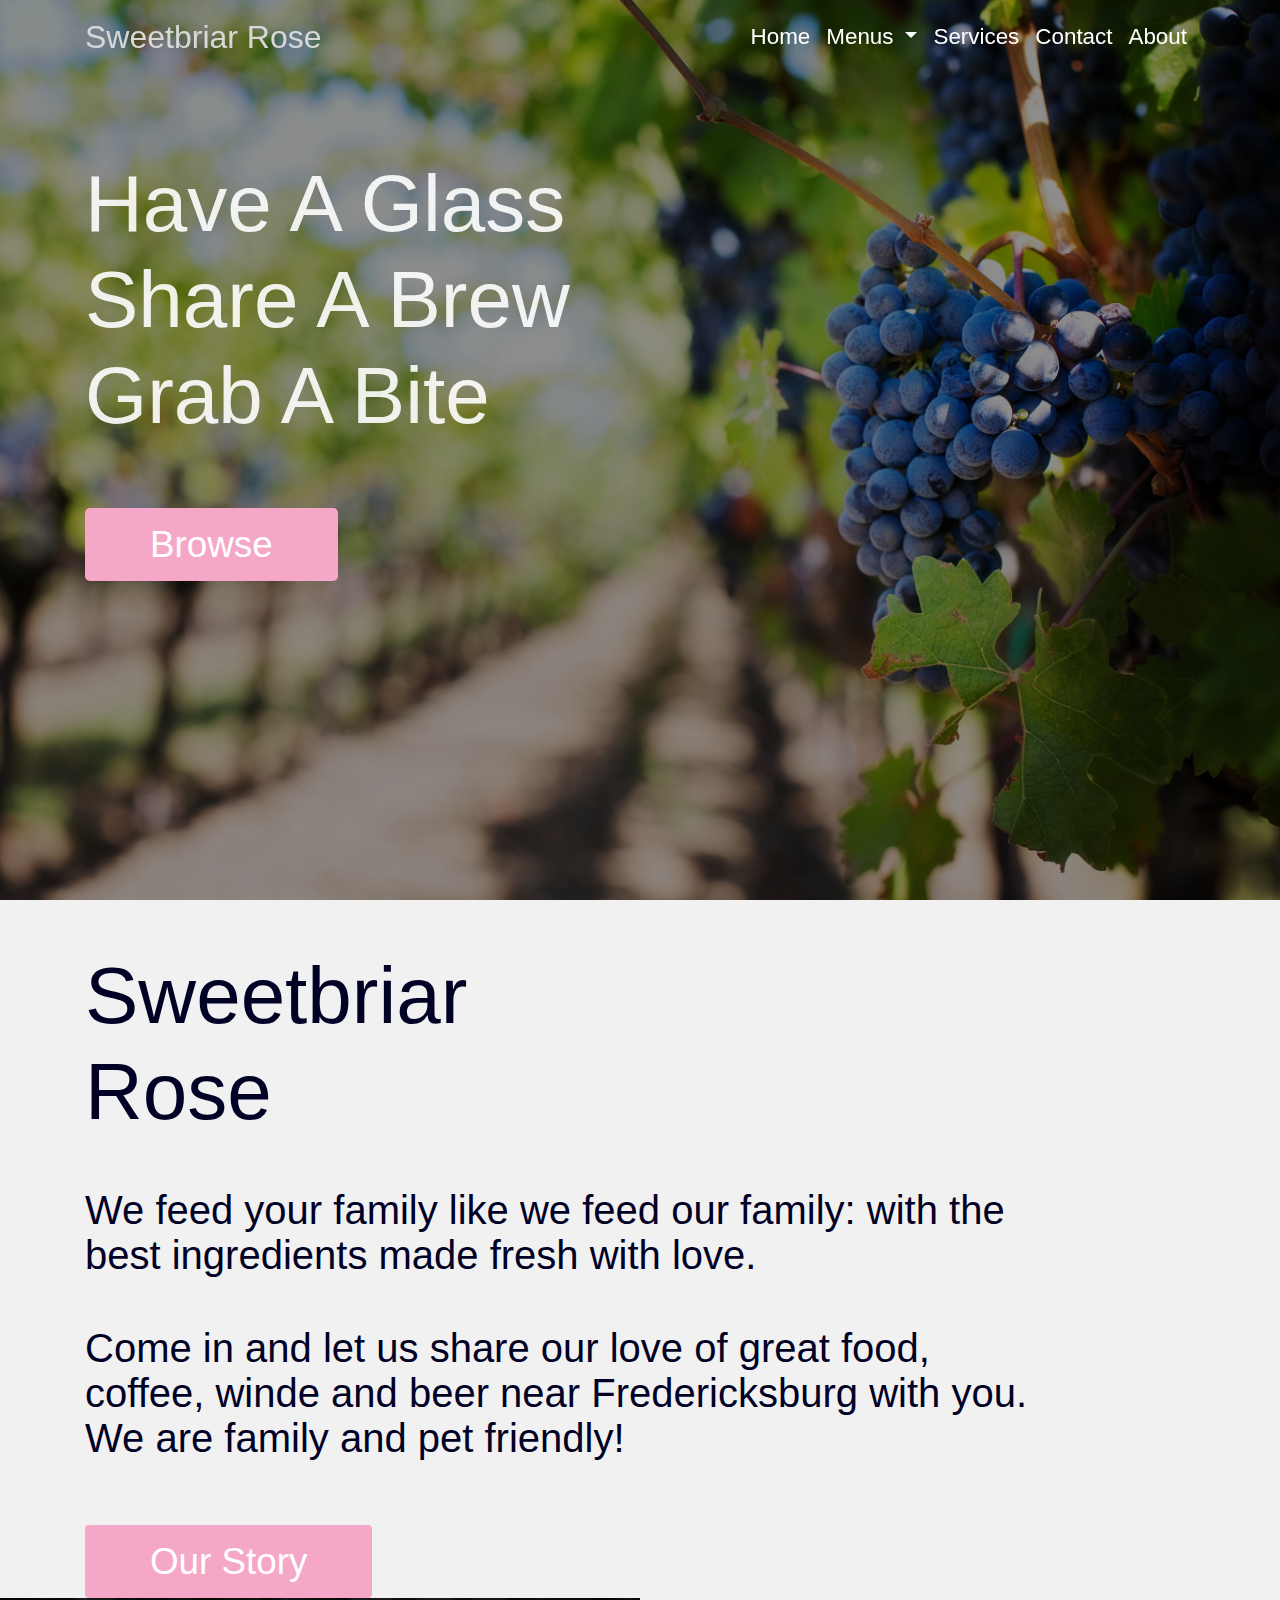
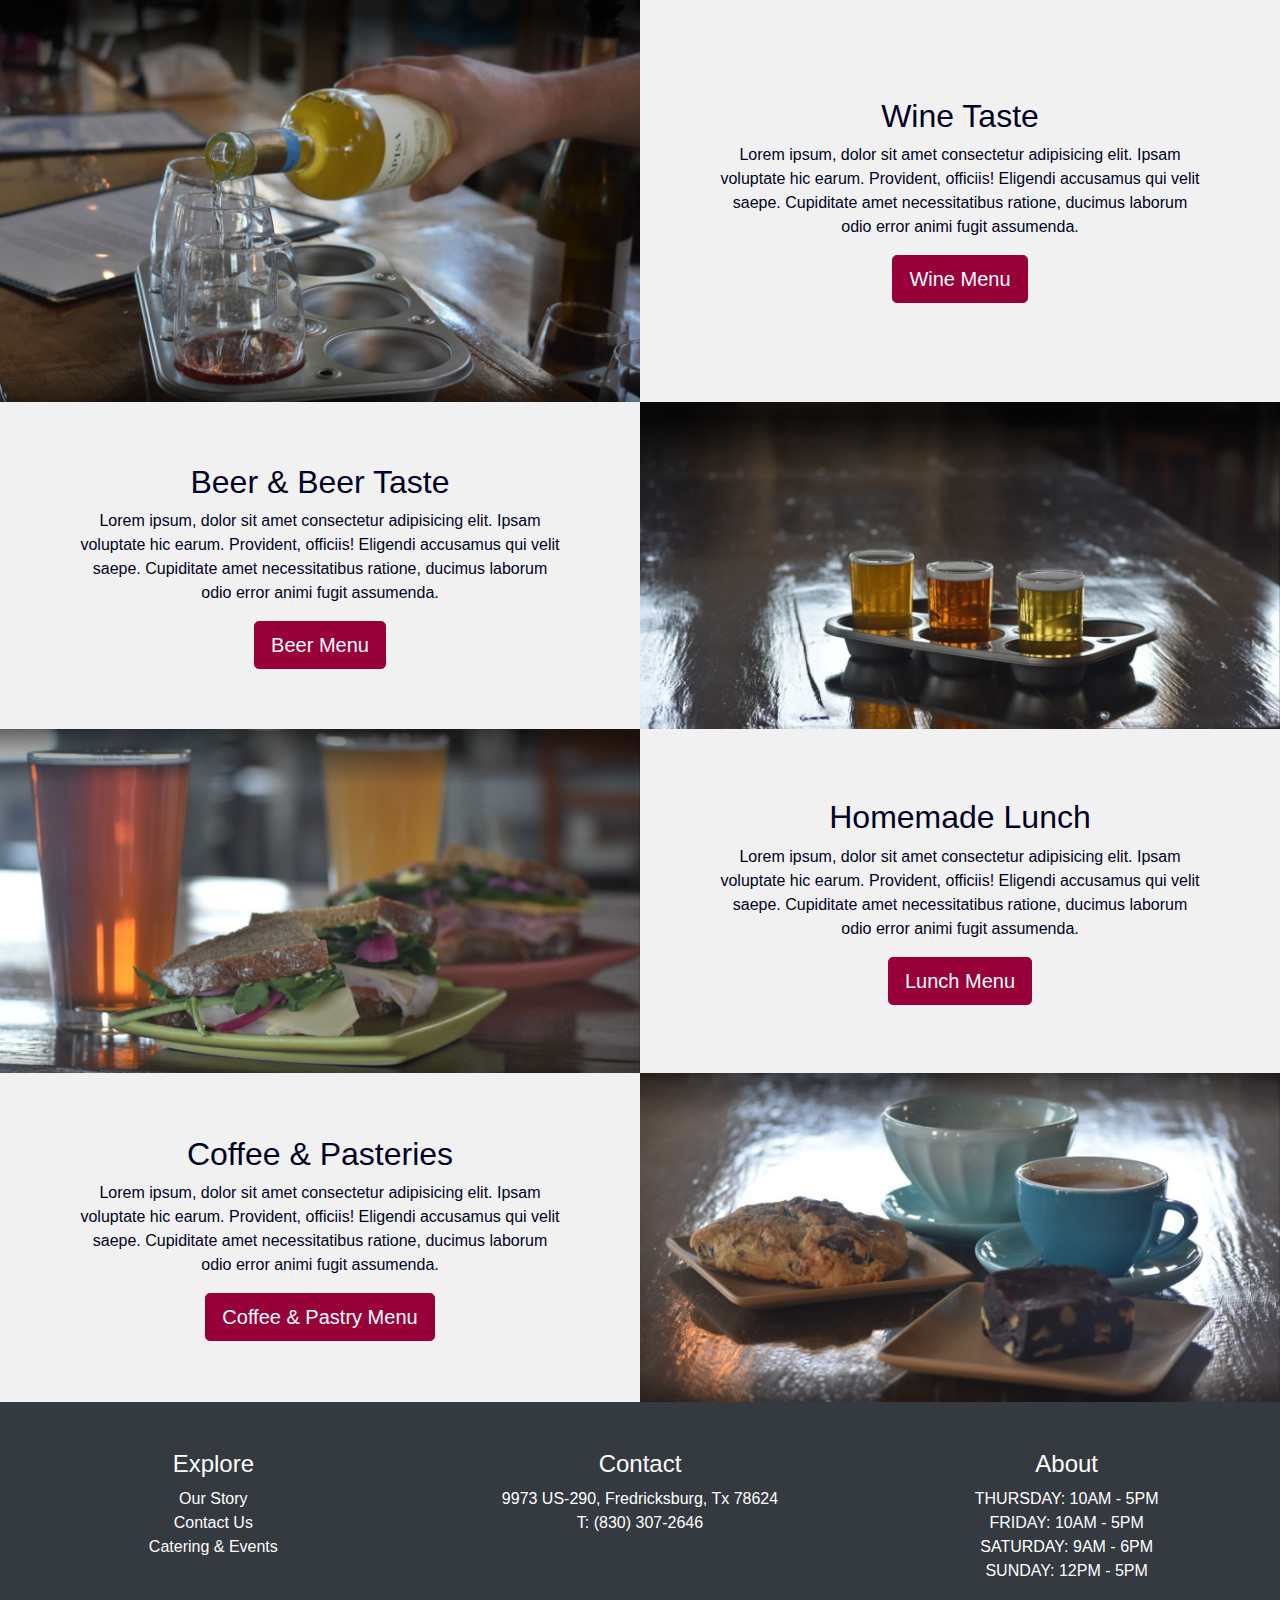
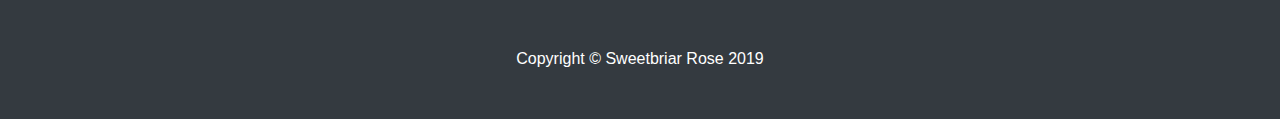
==== commit 739330ce: "feat: created about section" ====
--- a/index.html
+++ b/index.html
@@ -69,10 +69,11 @@
 		</div>
 	</nav>
 
+	<!-- CTA -->
 	<header id="header">
-		<div class="container" id="heaeder-showcase">
+		<div class="container" id="header-showcase">
 			<h1 class="cta-text">Have A Glass<br>Share A Brew<br>Grab A Bite</h1>
-			<button class="btn btn-lg cta-button">Browse</button>
+			<a class="btn btn-lg cta-button">Browse</a>
 		</div>
 	</header>
 
@@ -114,6 +115,23 @@
 		</div>
 	</section> -->
 
+	<!-- About -->
+	<section id="about-section" class="container mt-5">
+		<h1 class="about-heading">Sweetbriar<br>Rose</h1>
+		<p class="about-text mt-5">
+			We feed your family like we feed our family: with the<br>
+			best ingredients made fresh with love.
+		</p>
+		<p class="about-text mt-5">
+			Come in and let us share our love of great food,<br>
+			coffee, winde and beer near Fredericksburg with you.<br>
+			We are family and pet friendly!
+		</p>
+		<a href="#about" class="btn about-btn mt-5">Our Story</a>
+	</section>
+
+	<!-- Menus -->
+	<section id="menus-section"></section>
 	<!-- Services -->
 	<section class="container-fluid" id="services">
 
--- a/css/style.css
+++ b/css/style.css
@@ -18,6 +18,9 @@
 	padding: 70px 0px 0px 0px;
 }
 
+:root {
+	--sbr-pink: #F5A7C7;
+}
 /* =================================================================== */
 /* Utility Classes */
 /* =================================================================== */
@@ -121,20 +124,43 @@
 	color:rgba(255, 255, 255, 0.9);
 }
 
-.cta-button {
+#header-showcase .cta-button {
 	/* border: 2px solid red; */
 	color: white;
-	background-color: #F5A7C7;
+	background-color: var(--sbr-pink);
 	padding: .5rem 4rem;
 	font-size: 2.3rem;
 	text-align: center;
 }
 
-.cta-button:hover {
+#header-showcase .cta-button:hover {
 	background-color: rgba(245, 167, 199, 0.8);
 	color: rgba(255, 255, 255, 0.9);
 }
 
+/* =================================================================== */
+/* About Section */
+.about-heading {
+	font-size: 5rem;
+}
+
+.about-text {
+	font-size: 2.5rem;
+	line-height: normal;
+}
+
+.about-btn {
+	color: white;
+	background-color: var(--sbr-pink);
+	padding: .5rem 4rem;
+	font-size: 2.3rem;
+	text-align: center;
+}
+
+.about-btn:hover {
+	background-color: rgba(245, 167, 199, 0.8);
+	color: rgba(255, 255, 255, 0.9);
+}
 /* =================================================================== */
 /* Testimonials */
 
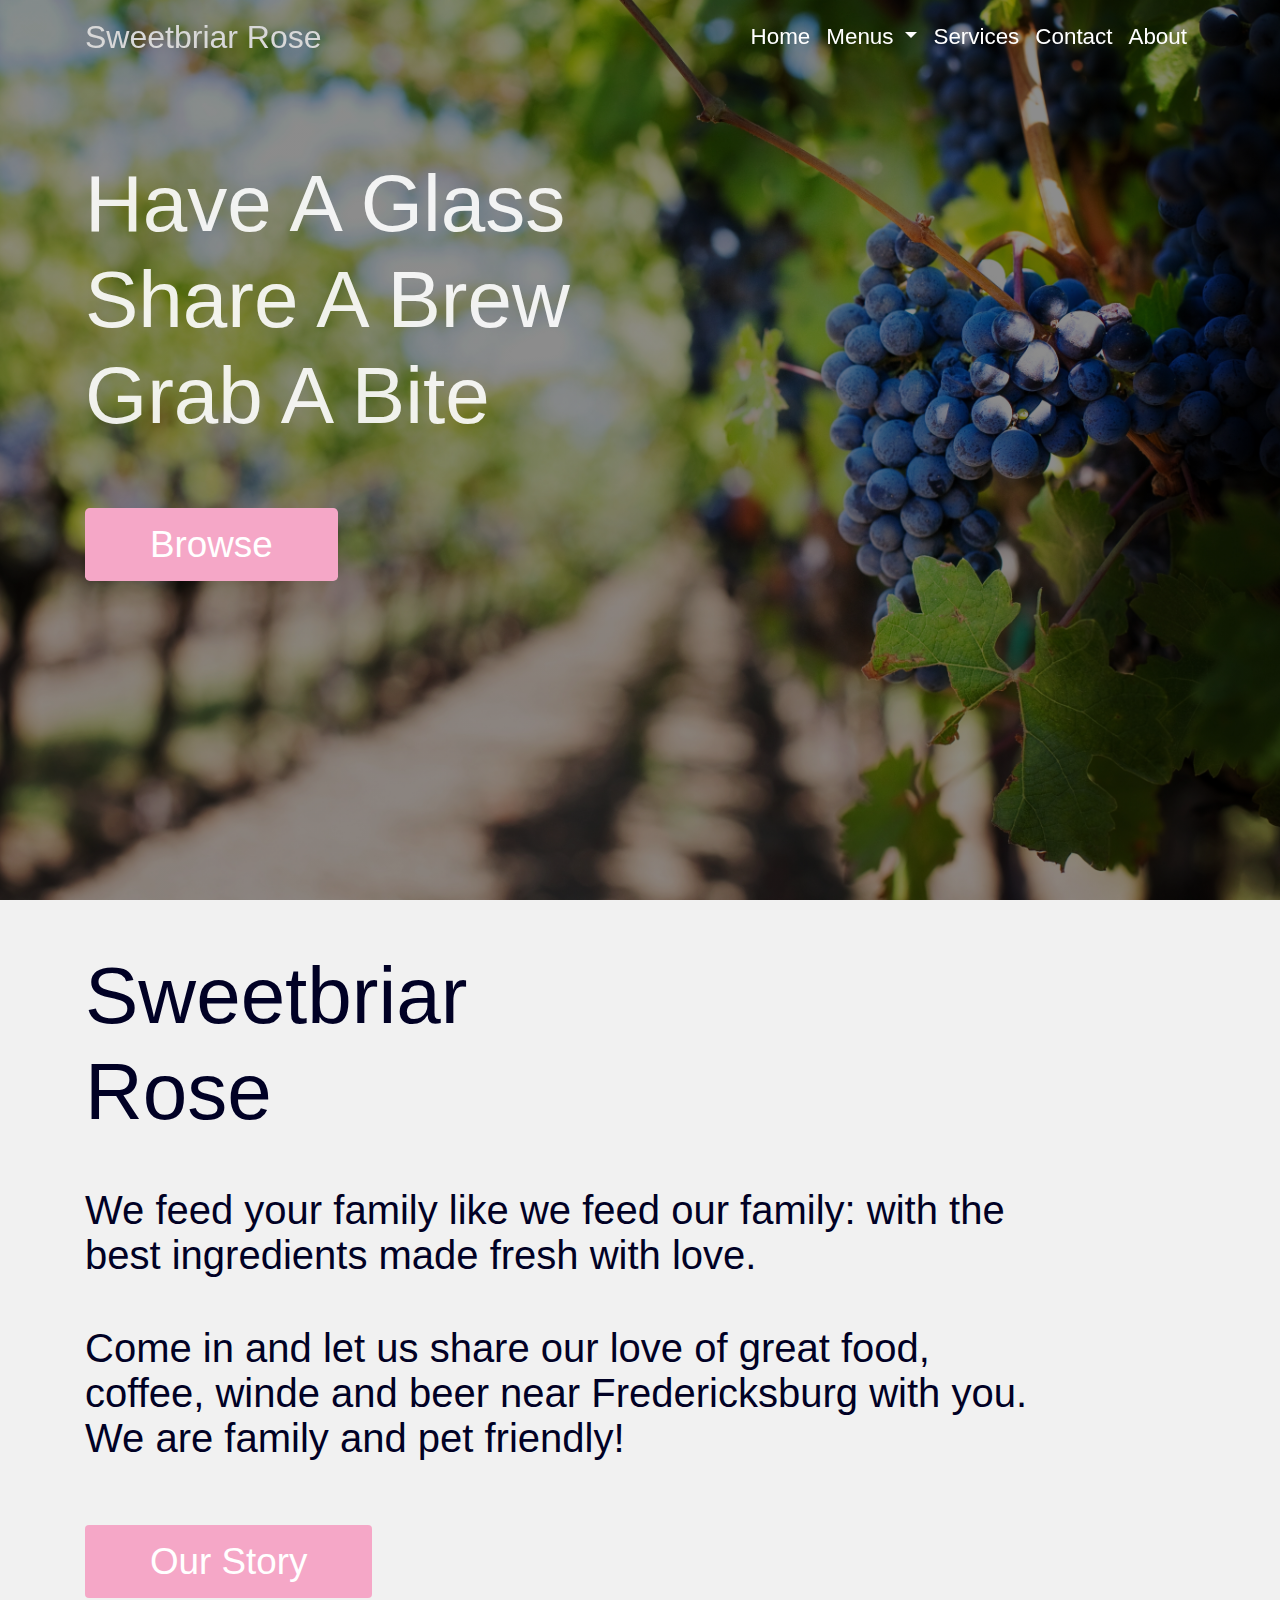
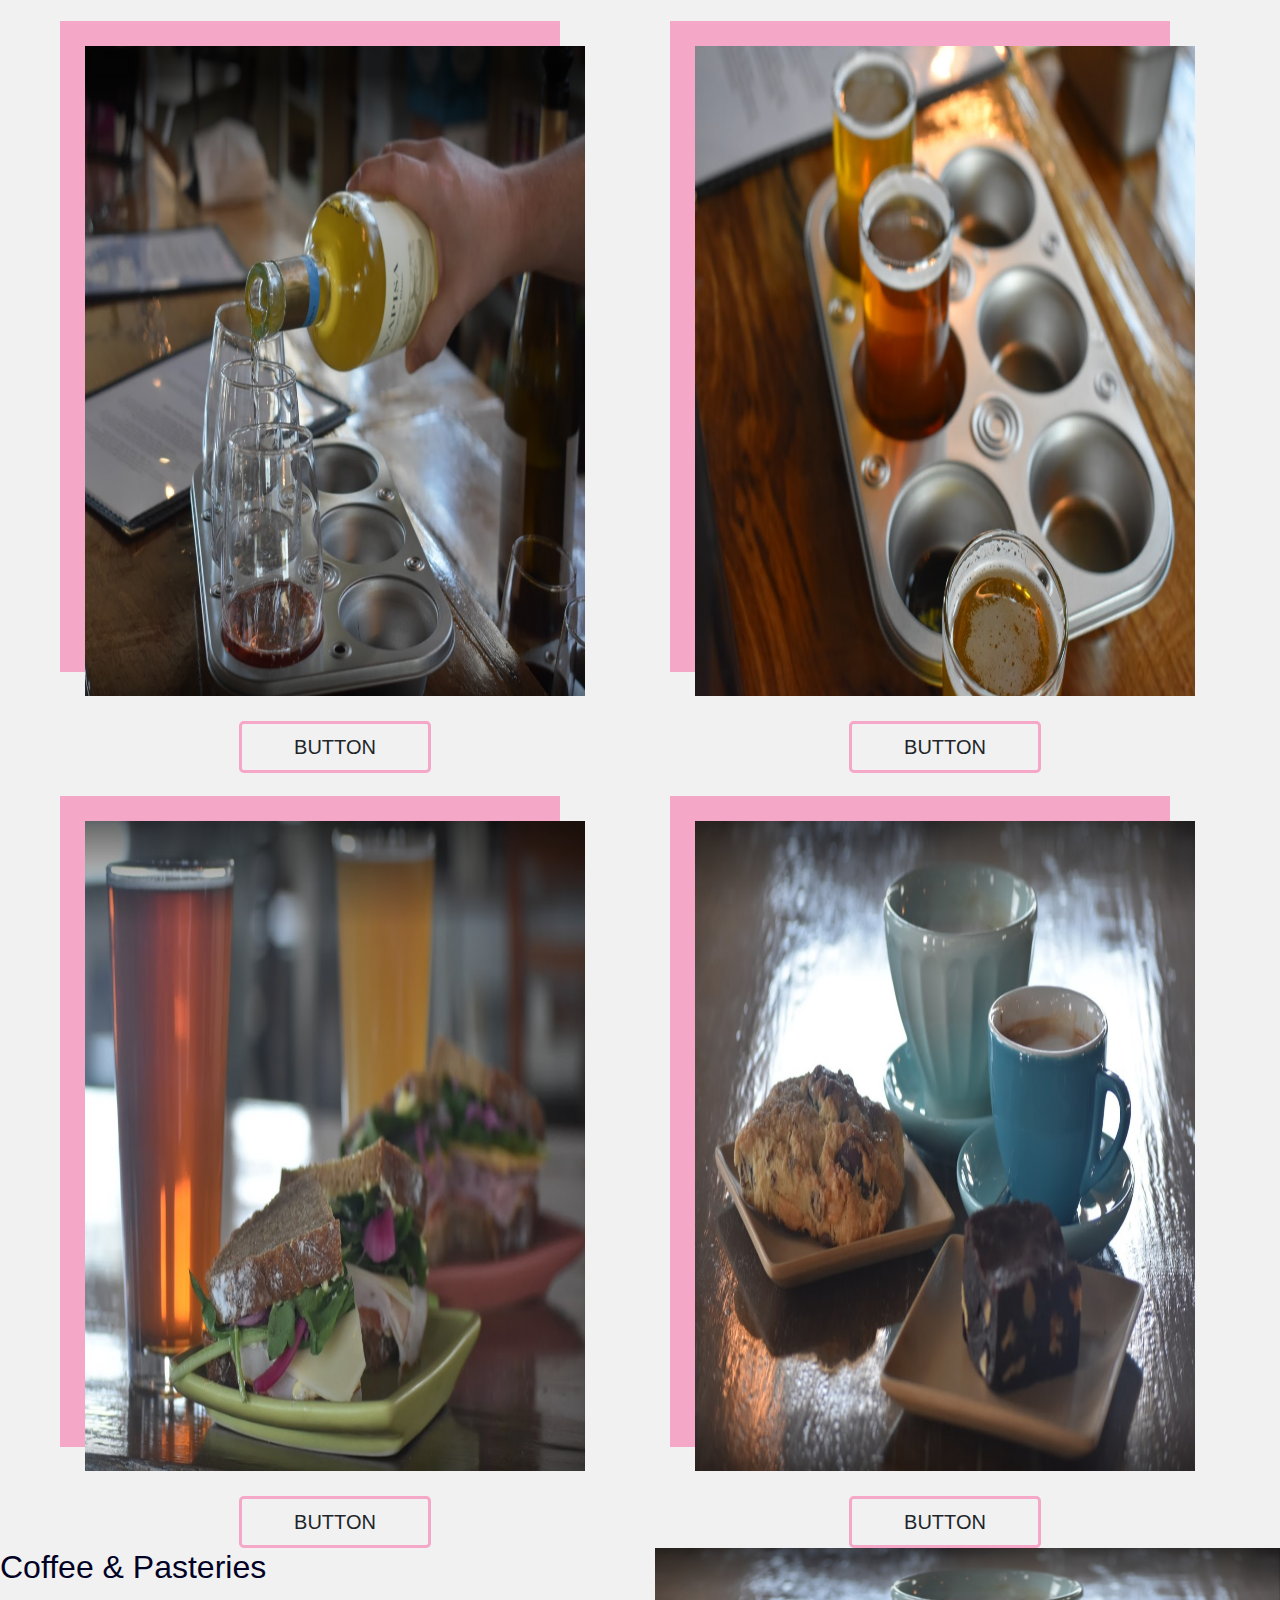
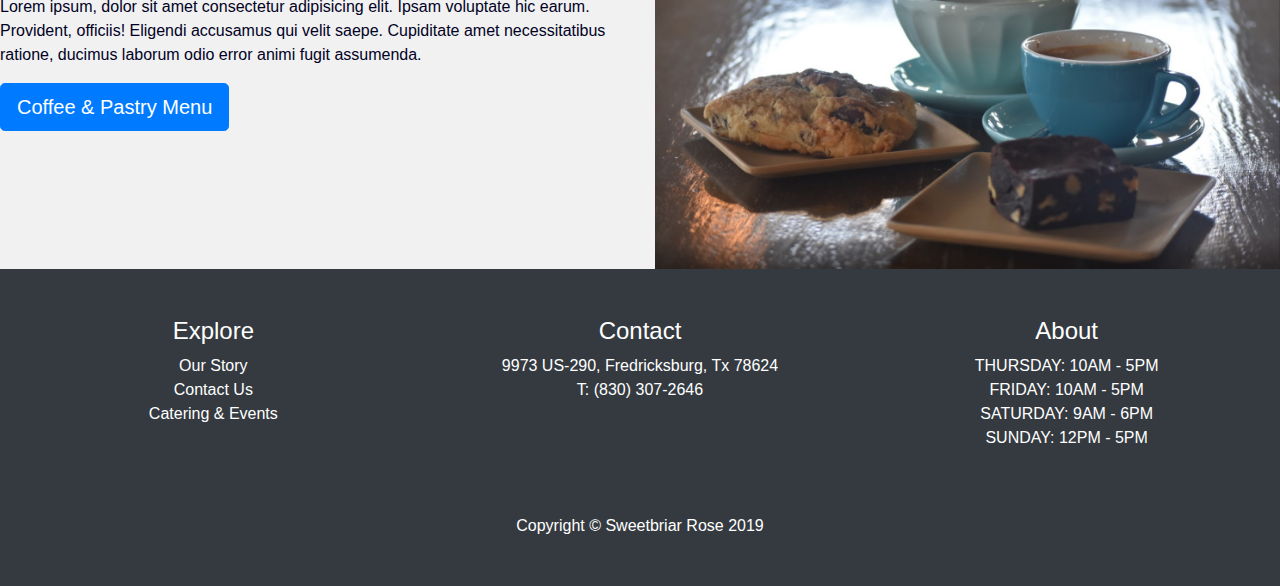
==== commit 11717118: "feat: created menu cards" ====
--- a/index.html
+++ b/index.html
@@ -131,17 +131,51 @@
 	</section>
 
 	<!-- Menus -->
-	<section id="menus-section"></section>
+	<section id="menus-section" class="container mt-5">
+		<div class="menu-collection d-flex justify-content-between flex-wrap">
+			<!-- Wine Taste Card -->
+			<div class="menu-card d-flex flex-column align-items-center mb-5">
+				<div class="card-img-container wine-taste-card">
+					<img class="responsive-img resize" src="./img/Wine Taste.png" alt="pouring a wine tasting">
+				</div>
+				<a href="#" class="btn btn-lg card-btn mt-4">BUTTON</a>
+			</div>
+
+			<!-- Beer Taste Card -->
+			<div class="menu-card d-flex flex-column align-items-center mb-5">
+				<div class="card-img-container beer-taste-card">
+					<img class="responsive-img resize" src="./img/Beer-Top-Down.png" alt="beer flight">
+				</div>
+				<a href="#" class="btn btn-lg card-btn mt-4">BUTTON</a>
+			</div>
+
+			<!-- Food Card -->
+			<div class="menu-card d-flex flex-column align-items-center">
+				<div class="card-img-container wine-taste-card">
+					<img class="responsive-img resize" src="./img/Sandwhich and Beer.png" alt="pouring a wine tasting">
+				</div>
+				<a href="#" class="btn btn-lg card-btn mt-4">BUTTON</a>
+			</div>
+
+			<!-- Beer Taste Card -->
+			<div class="menu-card d-flex flex-column align-items-center">
+				<div class="card-img-container beer-taste-card">
+					<img class="responsive-img resize" src="./img/Coffee and Pastries.png" alt="beer flight">
+				</div>
+				<a href="#" class="btn btn-lg card-btn mt-4">BUTTON</a>
+			</div>
+		</div>
+	</section>
 	<!-- Services -->
-	<section class="container-fluid" id="services">
-
-		<!-- Wine Taste -->
+	<!-- <section class="container-fluid" id="services">
+
+		
 		<div class="row">
-			<!-- Image -->
+			
 			<div class="col-lg-6 d-md-none d-lg-block services__image-container" id="wine-taste__image-container">
 				<img src="./img/Wine Taste.png" class="img-fluid" alt="">
 			</div>
-			<!--Text -->
+			
 			<div class="col-lg-6 services__text-container container-fluid" id="wine-taste__text">
 				<div>
 					<h2>Wine Taste</h2>
@@ -153,9 +187,9 @@
 			</div>
 		</div>
 
-		<!-- Beer Taste -->
+		
 		<div class="row">
-			<!--Text -->
+			
 			<div class="col-lg-6 col-md-12 services__text-container container-fluid" id="beer-taste__text">
 				<div>
 					<h2>Beer & Beer Taste</h2>
@@ -165,19 +199,19 @@
 					<a href="./html/menus.html" class="btn btn-primary btn-lg">Beer Menu</a>
 				</div>
 			</div>
-			<!-- Image -->
+			
 			<div class="col-lg-6 d-md-none d-lg-block services__image-container" id="wine-taste__image-container">
 				<img src="./img/Beer Taste.png" class="img-fluid" alt="">
 			</div>
 		</div>
 
-		<!-- Sandwhiches and Food -->
+		
 		<div class="row">
-			<!-- Image -->
+			
 			<div class="col-lg-6 d-md-none d-lg-block services__image-container" id="lunch-taste__image-container">
 				<img src="./img/Sandwhich and Beer.png" class="img-fluid" alt="">
 			</div>
-			<!--Text -->
+			
 			<div class="col-lg-6 col-md-12 services__text-container container-fluid" id="lunch__text">
 				<div>
 					<h2>Homemade Lunch</h2>
@@ -187,25 +221,25 @@
 					<a href="./html/menus.html" class="btn btn-primary btn-lg">Lunch Menu</a>
 				</div>
 			</div>
-		</div>
-
-		<!-- Pasteries and Coffee -->
-		<div class="row">
-			<!--Text -->
-			<div class="col-lg-6 col-md-12 services__text-container container-fluid" id="coffee__text">
-				<div>
-					<h2>Coffee & Pasteries</h2>
-					<p class="home__services-text">Lorem ipsum, dolor sit amet consectetur adipisicing elit. Ipsam
-						voluptate hic earum. Provident, officiis! Eligendi accusamus qui velit saepe. Cupiditate amet
-						necessitatibus ratione, ducimus laborum odio error animi fugit assumenda.</p>
-					<a href="./html/menus.html" class="btn btn-primary btn-lg">Coffee & Pastry Menu</a>
-				</div>
-			</div>
-			<!-- Image -->
-			<div class="col-lg-6 d-md-none d-lg-block services__image-container" id="coffee__image-container">
-				<img src="./img/Coffee and Pastries.png" class="img-fluid" alt="">
-			</div>
-		</div>
+		</div> -->
+
+	<!-- Pasteries and Coffee -->
+	<div class="row">
+		<!--Text -->
+		<div class="col-lg-6 col-md-12 services__text-container container-fluid" id="coffee__text">
+			<div>
+				<h2>Coffee & Pasteries</h2>
+				<p class="home__services-text">Lorem ipsum, dolor sit amet consectetur adipisicing elit. Ipsam
+					voluptate hic earum. Provident, officiis! Eligendi accusamus qui velit saepe. Cupiditate amet
+					necessitatibus ratione, ducimus laborum odio error animi fugit assumenda.</p>
+				<a href="./html/menus.html" class="btn btn-primary btn-lg">Coffee & Pastry Menu</a>
+			</div>
+		</div>
+		<!-- Image -->
+		<div class="col-lg-6 d-md-none d-lg-block services__image-container" id="coffee__image-container">
+			<img src="./img/Coffee and Pastries.png" class="img-fluid" alt="">
+		</div>
+	</div>
 
 	</section>
 
--- a/css/style.css
+++ b/css/style.css
@@ -161,6 +161,63 @@
 	background-color: rgba(245, 167, 199, 0.8);
 	color: rgba(255, 255, 255, 0.9);
 }
+
+/* =================================================================== */
+/* Menu Section */
+
+.card-img-container {
+	width: 500px;
+	height: 651px;
+}
+
+.responsive-img {
+	height: 467px;
+	max-width: 100%;
+	/* border: 3px solid orange; */
+}
+
+.card-btn {
+	border: 3px solid var(--sbr-pink);
+	width: 12rem;
+}
+
+.resize {
+	max-width: 100%;
+	height: 650px;
+}
+
+/* pink box */
+.card-img-container {
+	position: relative;
+}
+
+.card-img-container:before {
+	content: '';
+	position: absolute;
+	height: 100%;
+	width: 100%;
+	background-color: var(--sbr-pink);
+	z-index: -1;
+	left: -25px;
+	top: -25px;
+}
+
+/* .wine-taste-card {
+	background: url("../img/Wine\ Taste.png");
+	background-position: center;
+} */
+
+/* .beer-taste-card {
+	background: url('../img/Beer-Top-Down.png');
+	object-fit: contain;
+} */
+/* .food-card {
+	background: url('../img/Sandwhich\ and\ Beer.png');
+	background-position: center;
+} */
+
+
+
 /* =================================================================== */
 /* Testimonials */
 
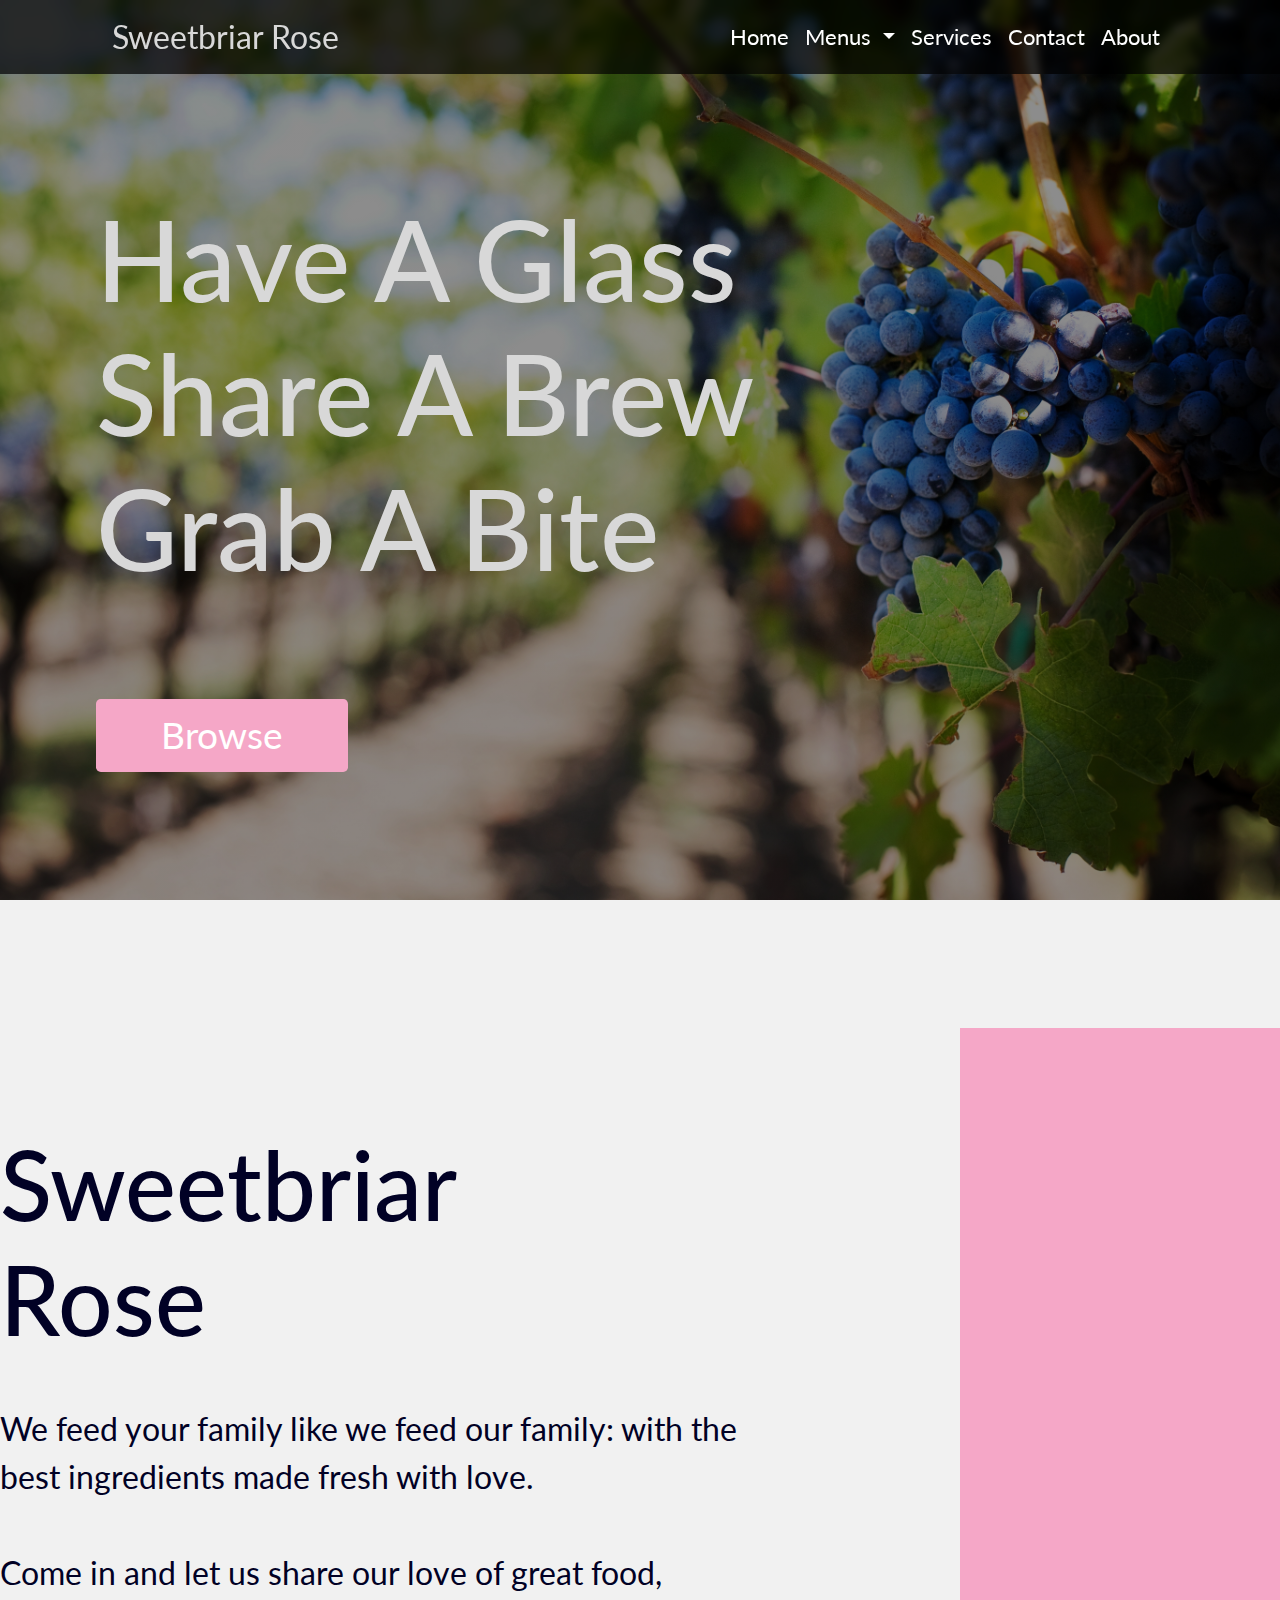
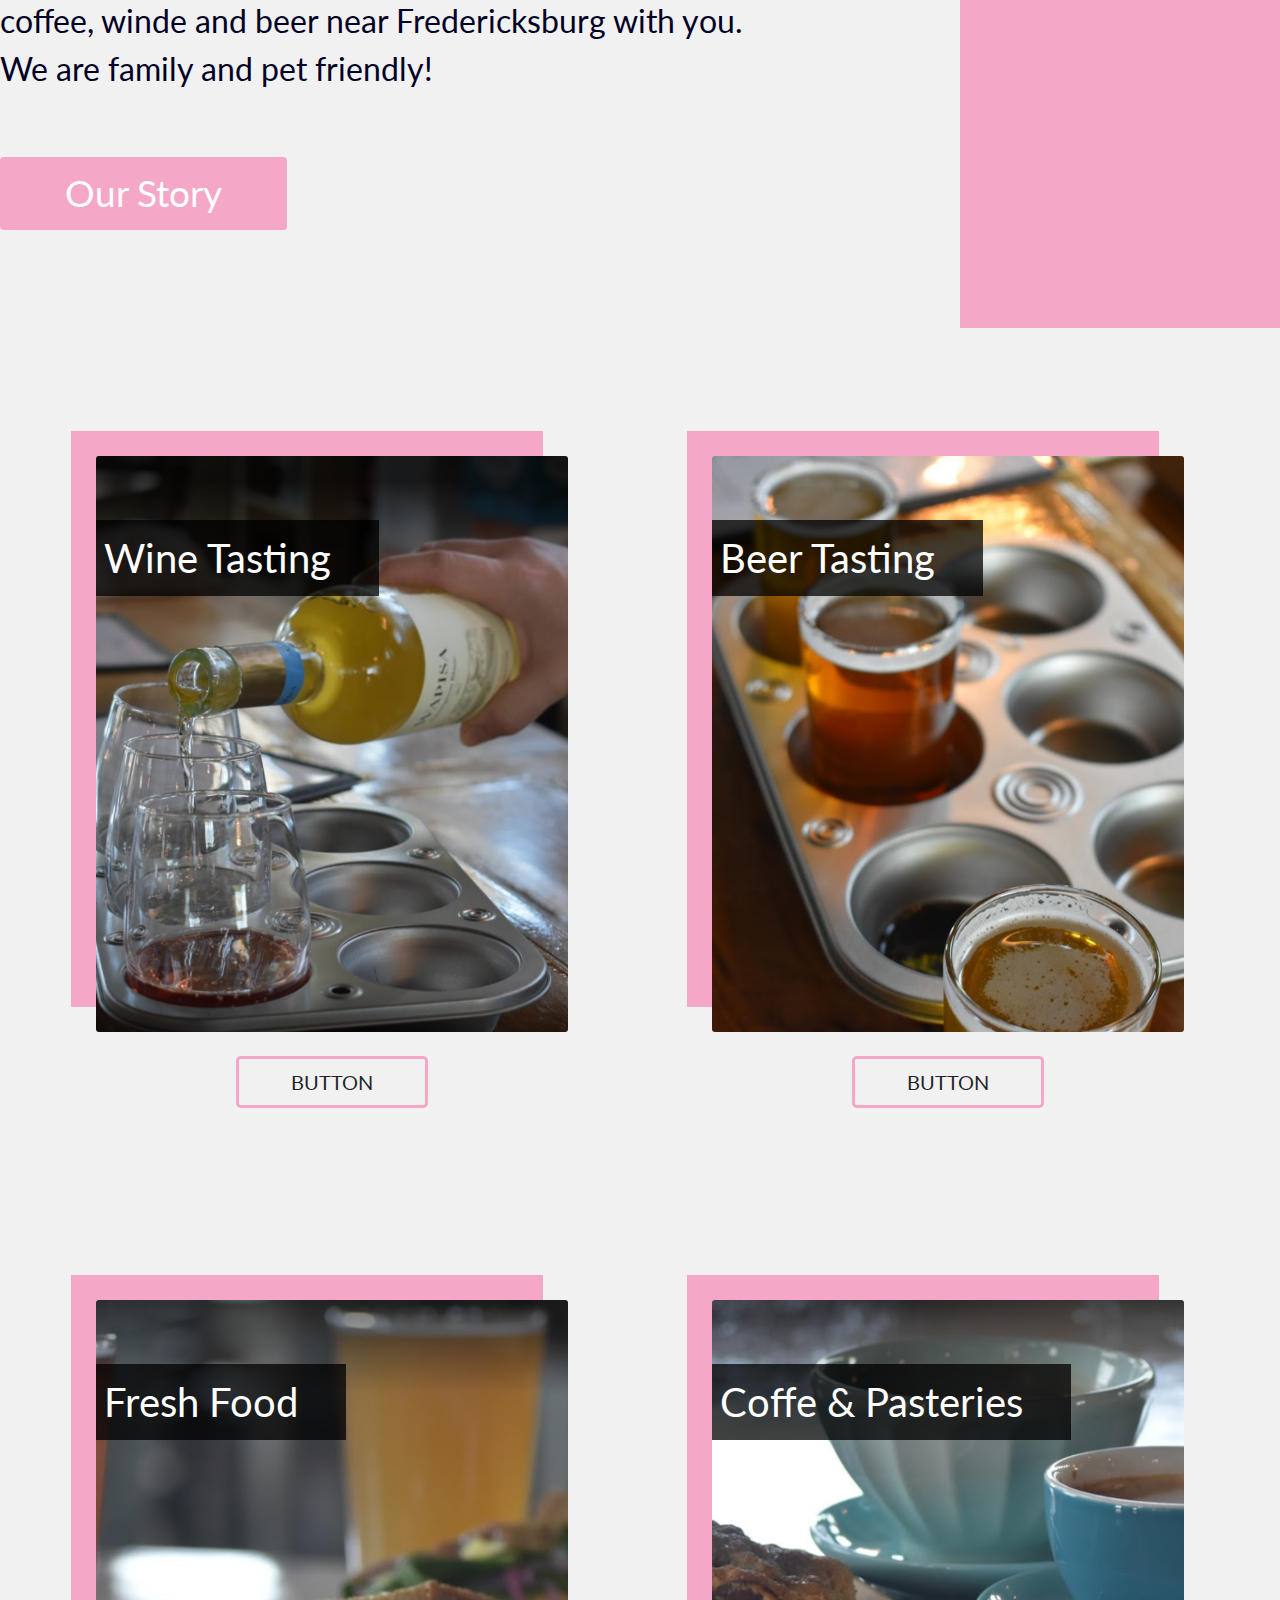
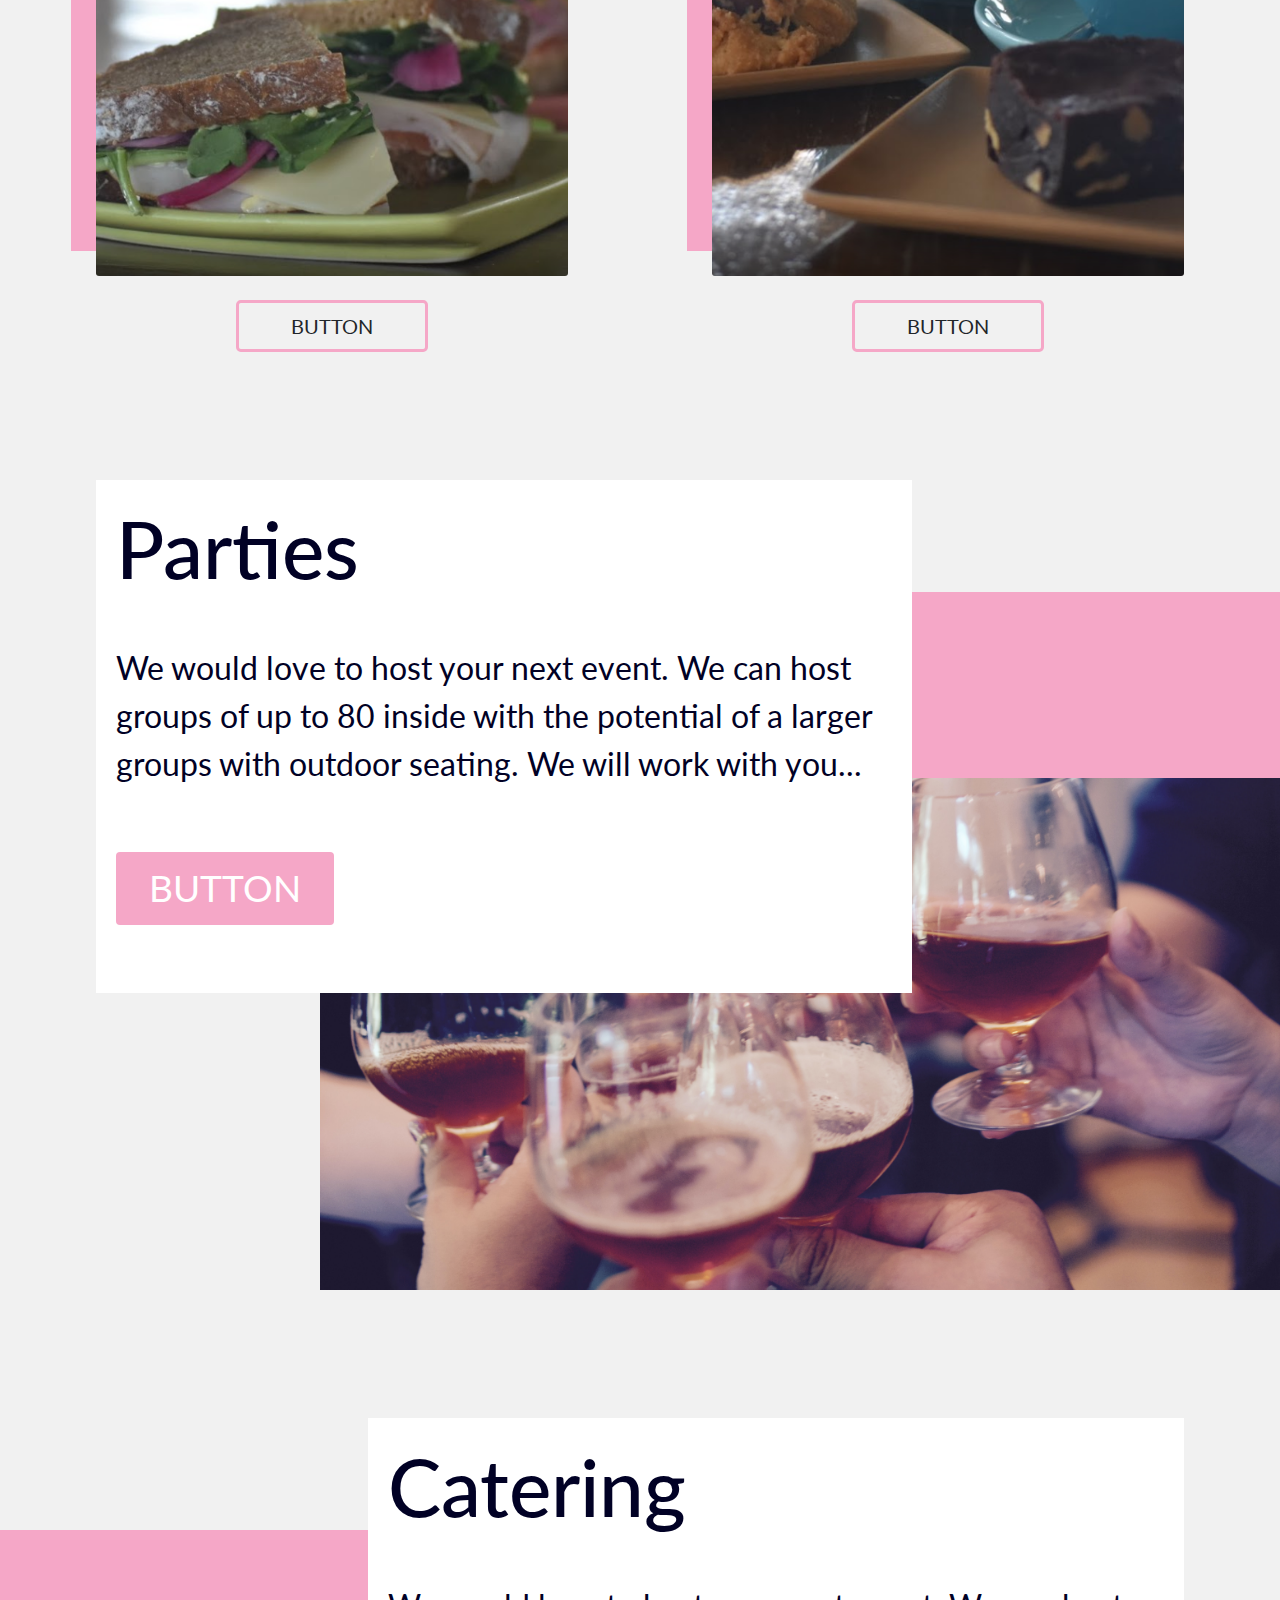
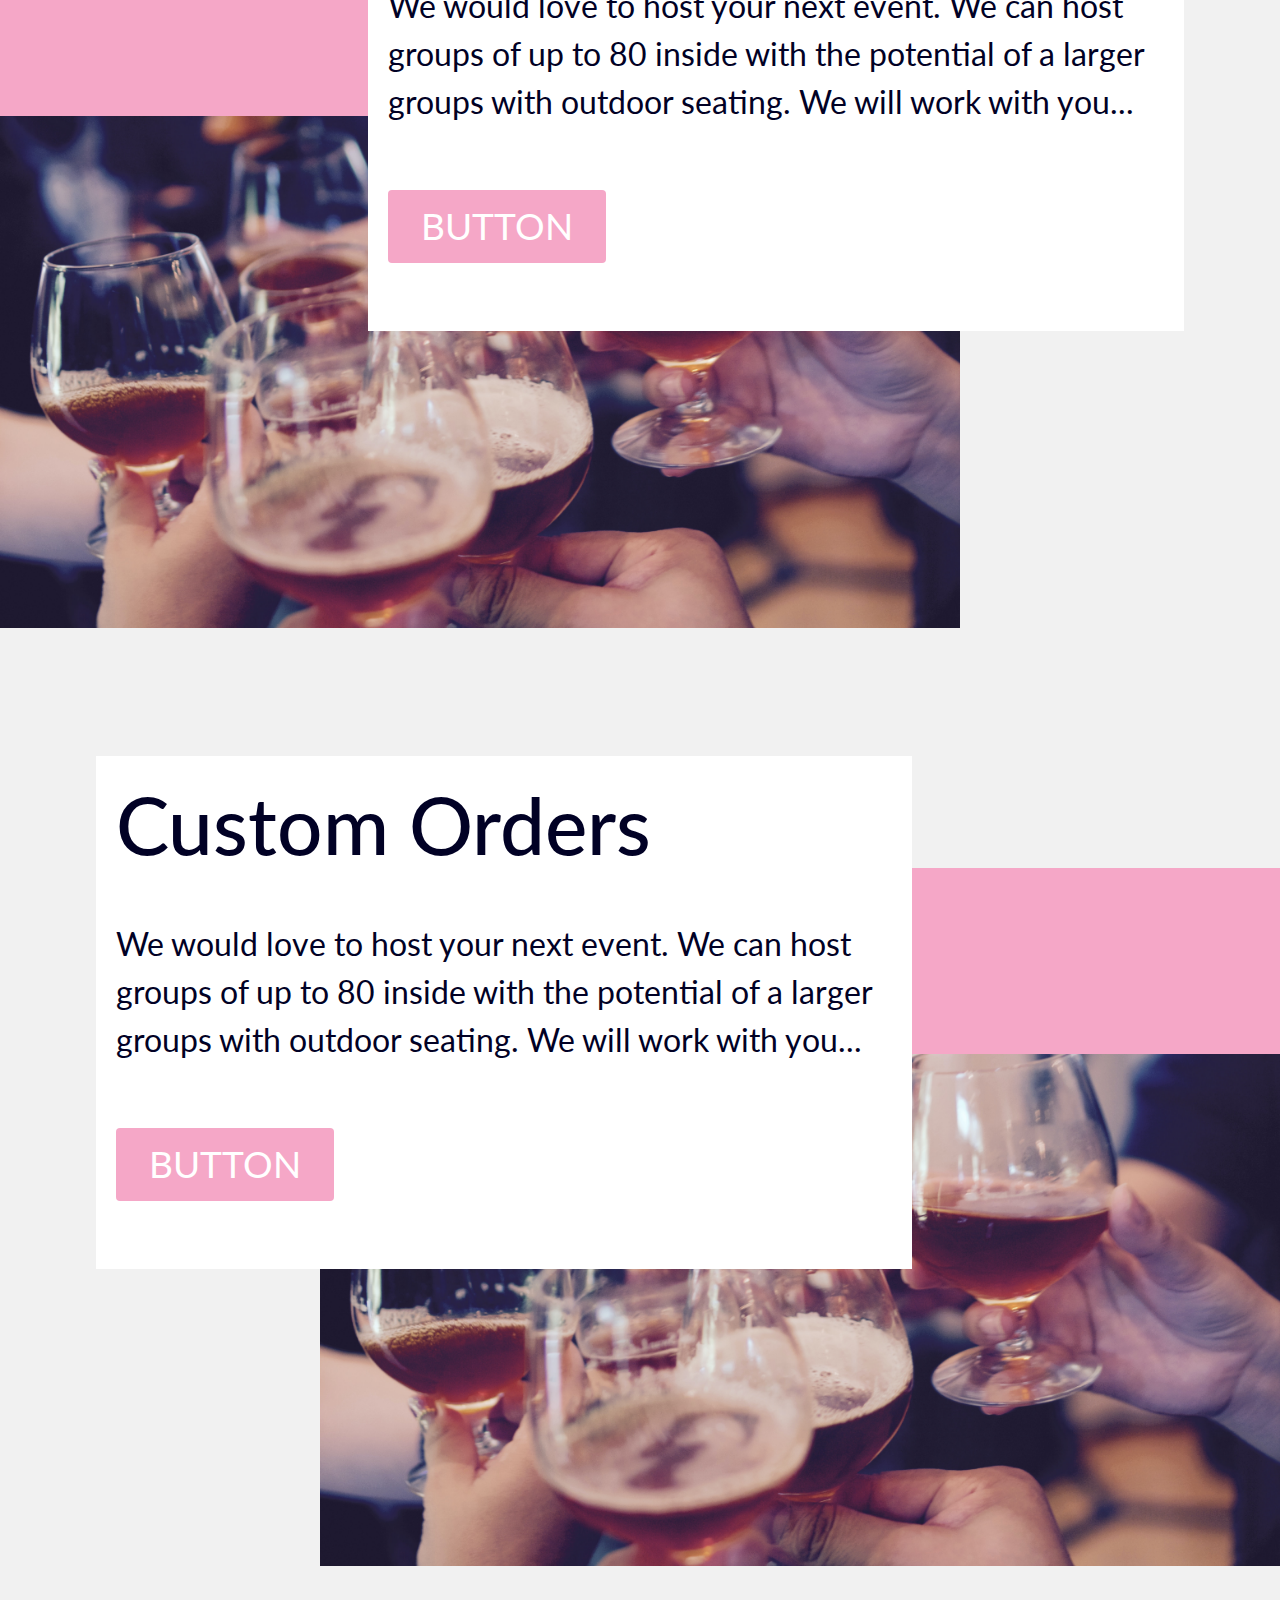
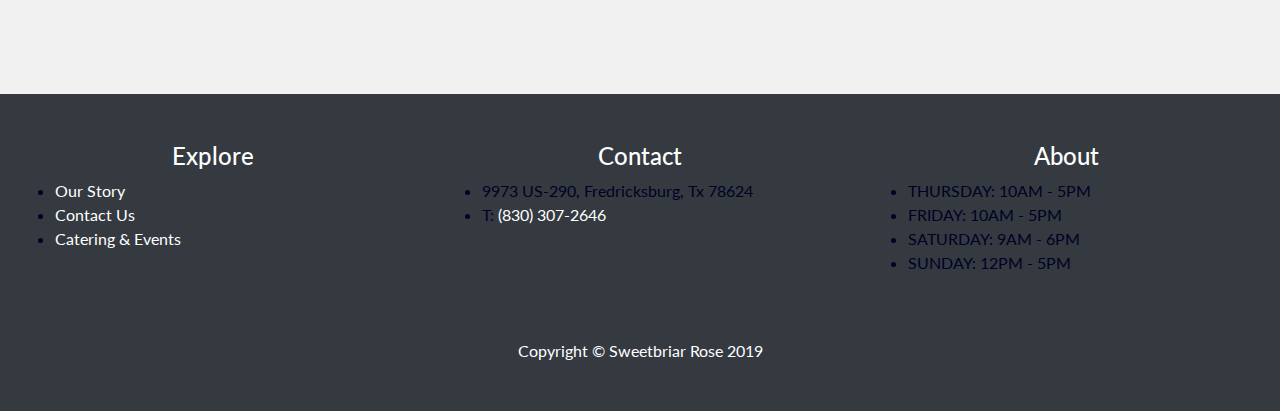
==== commit 8b0fb17f: "style: restyled main sections" ====
--- a/index.html
+++ b/index.html
@@ -20,10 +20,10 @@
 </head>
 
 <body id="page-top">
-
 	<!-- Navigation -->
-	<nav class="navbar navbar-expand-lg fixed-top" id="mainNav">
-		<div class="container">
+	<div class="nav-background fixed-top">
+		<nav class="navbar navbar-expand-lg cstm-container" id="mainNav">
+
 			<a class="navbar-brand js-scroll-trigger" href="#page-top">Sweetbriar Rose</a>
 			<button class="navbar-toggler" type="button" data-toggle="collapse" data-target="#navbarResponsive"
 				aria-controls="navbarResponsive" aria-expanded="false" aria-label="Toggle navigation">
@@ -66,182 +66,123 @@
 					</li>
 				</ul>
 			</div>
-		</div>
-	</nav>
+
+		</nav>
+	</div>
 
 	<!-- CTA -->
-	<header id="header">
-		<div class="container" id="header-showcase">
+	<header id="header" class="cta-header">
+		<div class="cstm-container" id="header-showcase">
 			<h1 class="cta-text">Have A Glass<br>Share A Brew<br>Grab A Bite</h1>
 			<a class="btn btn-lg cta-button">Browse</a>
 		</div>
 	</header>
 
-	<!-- Testimonials -->
-	<!-- <section id="testimonials">
-		<h2 class="text-center py-5">What People Are Saying</h2>
-		<div class="carousel slide pb-2" data-ride="carousel">
-			<div class="carousel-inner">
-
-				<div class="carousel-item active">
-					<div class="d-block w-100 text-center">
-						<h2>Scott E</h2>
-						<p>Great place to stop in Fredericksburg for craft beer, wine and pastries. Wonderful and
-							friendly staff, stop every time I pass through town.</p>
-					</div>
-				</div>
-
-				<div class="carousel-item">
-					<div class="d-block w-100 text-center">
-						<h2>Christopher Day</h2>
-						<p>Stopped here on a wine tour and had a great time! Super friendly staff and lots of stuff to
-							check out. They also do beer flights!</p>
-					</div>
-				</div>
-
-				<div class="carousel-item">
-					<div class="d-block w-100 text-center">
-						<h2>Robert Deppa</h2>
-						<p>Sweetbrier Rose can be described as a hip spot to kick back, have a cup of coffee, beer, or
-							wine flight as you meander through wine country. The location makes it the best stop for a
-							sandwich in the middle of your tour, or a great place to start it out with a coffee and an
-							awesome brownie or scone. It has a modern building design with a vintage feel to the
-							interior that's also cool and quiet. The best part is there's plenty of seating and parking
-							so large groups are easily accommodated. The bathrooms are also nice and clean. Overall it's
-							a stop you won't regret.</p>
-					</div>
-				</div>
-			</div>
-		</div>
-	</section> -->
 
 	<!-- About -->
-	<section id="about-section" class="container mt-5">
-		<h1 class="about-heading">Sweetbriar<br>Rose</h1>
-		<p class="about-text mt-5">
-			We feed your family like we feed our family: with the<br>
-			best ingredients made fresh with love.
-		</p>
-		<p class="about-text mt-5">
-			Come in and let us share our love of great food,<br>
-			coffee, winde and beer near Fredericksburg with you.<br>
-			We are family and pet friendly!
-		</p>
-		<a href="#about" class="btn about-btn mt-5">Our Story</a>
+	<section id="about-section" class="about-section">
+		<div class="right-block"></div>
+		<div class="cstm-container about-content__container">
+			<h1 class="about-heading">Sweetbriar<br>Rose</h1>
+			<p class="about-text mt-5">
+				We feed your family like we feed our family: with the<br>
+				best ingredients made fresh with love.
+			</p>
+			<p class="about-text mt-5">
+				Come in and let us share our love of great food,<br>
+				coffee, winde and beer near Fredericksburg with you.<br>
+				We are family and pet friendly!
+			</p>
+			<a href="#about" class="btn about-btn mt-5">Our Story</a>
+		</div>
 	</section>
 
 	<!-- Menus -->
-	<section id="menus-section" class="container mt-5">
-		<div class="menu-collection d-flex justify-content-between flex-wrap">
+	<section id="menus-section" class="cstm-container menus-section cstm-container">
+		<div class="menu-collection">
 			<!-- Wine Taste Card -->
 			<div class="menu-card d-flex flex-column align-items-center mb-5">
-				<div class="card-img-container wine-taste-card">
-					<img class="responsive-img resize" src="./img/Wine Taste.png" alt="pouring a wine tasting">
+				<div class="card-img wine-img">
+					<p class="banner">Wine Tasting</p>
 				</div>
 				<a href="#" class="btn btn-lg card-btn mt-4">BUTTON</a>
 			</div>
 
 			<!-- Beer Taste Card -->
 			<div class="menu-card d-flex flex-column align-items-center mb-5">
-				<div class="card-img-container beer-taste-card">
-					<img class="responsive-img resize" src="./img/Beer-Top-Down.png" alt="beer flight">
+				<div class="card-img beer-img">
+					<p class="banner">Beer Tasting</p>
 				</div>
 				<a href="#" class="btn btn-lg card-btn mt-4">BUTTON</a>
 			</div>
 
 			<!-- Food Card -->
 			<div class="menu-card d-flex flex-column align-items-center">
-				<div class="card-img-container wine-taste-card">
-					<img class="responsive-img resize" src="./img/Sandwhich and Beer.png" alt="pouring a wine tasting">
+				<div class="card-img lunch-img">
+					<p class="banner">Fresh Food</p>
 				</div>
 				<a href="#" class="btn btn-lg card-btn mt-4">BUTTON</a>
 			</div>
 
 			<!-- Beer Taste Card -->
 			<div class="menu-card d-flex flex-column align-items-center">
-				<div class="card-img-container beer-taste-card">
-					<img class="responsive-img resize" src="./img/Coffee and Pastries.png" alt="beer flight">
+				<div class="card-img coffee-img">
+					<p class="banner">Coffe & Pasteries</p>
 				</div>
 				<a href="#" class="btn btn-lg card-btn mt-4">BUTTON</a>
 			</div>
 		</div>
 	</section>
 	<!-- Services -->
-	<!-- <section class="container-fluid" id="services">
-
-		
-		<div class="row">
-			
-			<div class="col-lg-6 d-md-none d-lg-block services__image-container" id="wine-taste__image-container">
-				<img src="./img/Wine Taste.png" class="img-fluid" alt="">
-			</div>
-			
-			<div class="col-lg-6 services__text-container container-fluid" id="wine-taste__text">
-				<div>
-					<h2>Wine Taste</h2>
-					<p class="home__services-text">Lorem ipsum, dolor sit amet consectetur adipisicing elit. Ipsam
-						voluptate hic earum. Provident, officiis! Eligendi accusamus qui velit saepe. Cupiditate amet
-						necessitatibus ratione, ducimus laborum odio error animi fugit assumenda.</p>
-					<a href="./html/menus.html" class="btn btn-primary btn-lg">Wine Menu</a>
-				</div>
-			</div>
-		</div>
-
-		
-		<div class="row">
-			
-			<div class="col-lg-6 col-md-12 services__text-container container-fluid" id="beer-taste__text">
-				<div>
-					<h2>Beer & Beer Taste</h2>
-					<p class="home__services-text">Lorem ipsum, dolor sit amet consectetur adipisicing elit. Ipsam
-						voluptate hic earum. Provident, officiis! Eligendi accusamus qui velit saepe. Cupiditate amet
-						necessitatibus ratione, ducimus laborum odio error animi fugit assumenda.</p>
-					<a href="./html/menus.html" class="btn btn-primary btn-lg">Beer Menu</a>
-				</div>
-			</div>
-			
-			<div class="col-lg-6 d-md-none d-lg-block services__image-container" id="wine-taste__image-container">
-				<img src="./img/Beer Taste.png" class="img-fluid" alt="">
-			</div>
-		</div>
-
-		
-		<div class="row">
-			
-			<div class="col-lg-6 d-md-none d-lg-block services__image-container" id="lunch-taste__image-container">
-				<img src="./img/Sandwhich and Beer.png" class="img-fluid" alt="">
-			</div>
-			
-			<div class="col-lg-6 col-md-12 services__text-container container-fluid" id="lunch__text">
-				<div>
-					<h2>Homemade Lunch</h2>
-					<p class="home__services-text">Lorem ipsum, dolor sit amet consectetur adipisicing elit. Ipsam
-						voluptate hic earum. Provident, officiis! Eligendi accusamus qui velit saepe. Cupiditate amet
-						necessitatibus ratione, ducimus laborum odio error animi fugit assumenda.</p>
-					<a href="./html/menus.html" class="btn btn-primary btn-lg">Lunch Menu</a>
-				</div>
-			</div>
-		</div> -->
-
-	<!-- Pasteries and Coffee -->
-	<div class="row">
-		<!--Text -->
-		<div class="col-lg-6 col-md-12 services__text-container container-fluid" id="coffee__text">
-			<div>
-				<h2>Coffee & Pasteries</h2>
-				<p class="home__services-text">Lorem ipsum, dolor sit amet consectetur adipisicing elit. Ipsam
-					voluptate hic earum. Provident, officiis! Eligendi accusamus qui velit saepe. Cupiditate amet
-					necessitatibus ratione, ducimus laborum odio error animi fugit assumenda.</p>
-				<a href="./html/menus.html" class="btn btn-primary btn-lg">Coffee & Pastry Menu</a>
-			</div>
-		</div>
-		<!-- Image -->
-		<div class="col-lg-6 d-md-none d-lg-block services__image-container" id="coffee__image-container">
-			<img src="./img/Coffee and Pastries.png" class="img-fluid" alt="">
-		</div>
+	<section class="services-section">
+		<!-- LEFT: Parties -->
+		<div class="service-wrapper">
+			<div id="parties-section" class="service-container cstm-container">
+				<div class="service-text-container services-left">
+					<h1>Parties</h1>
+					<p class="mt-5">
+						We would love to host your next event. We can host<br>
+						groups of up to 80 inside with the potential of a larger<br>
+						groups with outdoor seating. We will work with you...
+					</p>
+					<a href="#" class="my-5 btn btn-md sbr-btn-solid">BUTTON</a>
+				</div>
+			</div>
+			<div class="services-right-img party-img service-img"></div>
+		</div>
+
+		<!-- RIGHT: Catering  -->
+		<div class="service-wrapper">
+			<div id="catering-section" class="service-container cstm-container sc-right">
+				<div class="service-text-container services-left stc-right">
+					<h1>Catering</h1>
+					<p class="mt-5">
+						We would love to host your next event. We can host<br>
+						groups of up to 80 inside with the potential of a larger<br>
+						groups with outdoor seating. We will work with you...
+					</p>
+					<a href="#" class="my-5 btn btn-md sbr-btn-solid">BUTTON</a>
+				</div>
+			</div>
+			<div class="services-right-img catering-img service-img svi-left"></div>
+		</div>
+	</section>
+
+	<!-- LEFT: Parties -->
+	<div class="service-wrapper">
+		<div id="parties-section" class="service-container cstm-container">
+			<div class="service-text-container services-left">
+				<h1>Custom Orders</h1>
+				<p class="mt-5">
+					We would love to host your next event. We can host<br>
+					groups of up to 80 inside with the potential of a larger<br>
+					groups with outdoor seating. We will work with you...
+				</p>
+				<a href="#" class="my-5 btn btn-md sbr-btn-solid">BUTTON</a>
+			</div>
+		</div>
+		<div class="services-right-img custom-orders-img service-img"></div>
 	</div>
-
-	</section>
 
 	<!-- Misc Info -->
 	<section class="bg-dark container-fluid" id="footer-info">
@@ -275,10 +216,11 @@
 
 	<!-- Footer -->
 	<footer class="py-5 bg-dark">
-		<div class="container">
+		<div class="">
 			<p class="m-0 text-center text-white">Copyright &copy; Sweetbriar Rose 2019</p>
 		</div>
 	</footer>
+
 
 	<!-- Bootstrap core JavaScript -->
 	<script src="vendor/jquery/jquery.min.js"></script>
--- a/css/style.css
+++ b/css/style.css
@@ -1,31 +1,36 @@
-
+/* Google fonts */
+@import url('https://fonts.googleapis.com/css2?family=Lato:wght@300;400;700;900&display=swap');
 /* Basic CSS Setup */
 
 *{
 	box-sizing: border-box;
 	color: rgb(1, 1, 37);
+	font-size: 100%;
+	font-family: 'Lato', sans-serif;
 }
 
 body{
 	background: #f1f1f1;
 }
 
-header{
-  padding: 156px 0 1px;
-}
-
 #menus{
 	padding: 70px 0px 0px 0px;
 }
 
 :root {
 	--sbr-pink: #F5A7C7;
+	--text-light: rgb(216, 216, 216);
 }
 /* =================================================================== */
 /* Utility Classes */
 /* =================================================================== */
 
-
+.cstm-container {
+	width: 85%;
+	max-width: 1335px;
+	margin: 0 auto;
+	/* border: 2px solid red; */
+}
 /* Phone numbers */
 .phone-number{
 	color: rgb(1, 1, 37);	
@@ -52,7 +57,19 @@
 	align-items: center;
 	flex-direction: column;
 	height: 100%;
-
+}
+
+.sbr-btn-solid {
+	font-size: 2.3rem;
+	background-color: var(--sbr-pink);
+	color: white;
+	padding: .5rem 2rem;
+	text-align: center;
+}
+
+.sbr-btn-solid:hover {
+	background-color: rgba(245, 167, 199, 0.8);
+	color: rgba(255, 255, 255, 0.9);
 }
 
 /* Services Buttons */
@@ -76,14 +93,29 @@
 /* =================================================================== */
 
 /* Navbar */
-
-/* #mainNav {
+/* 
+#mainNav {
 	border: 3px solid orange;
 } */
 
+/* .navbar {
+	top: .5rem;
+} */
+
+.nav-background {
+	background-color: rgba(0,0,0,0.9);
+}
+	/* check for backdrop support */
+	@supports (backdrop-filter: blur(.25rem)) {
+		.nav-background {
+		backdrop-filter: blur(.25rem);
+		background-color: rgba(0,0,0,0.7);
+		}
+	}
+
 #mainNav .navbar-brand {
 	font-size: 2rem;
-	color: rgb(216, 216, 216)
+	color: var(--text-light);
 }
 
 #mainNav a{
@@ -111,42 +143,67 @@
 /* =================================================================== */
 /* CTA */
 
-#header{
+.cta-header{
 	background: linear-gradient(rgba(0,0,0,0.45), rgba(0,0,0,0.45)),
 	url('../img/Showcase\ Img.jpg') right center/cover fixed;
 	height: 100vh;
+	padding-top: 12rem;
 	/* border: 3px solid red; */
 }
 
 .cta-text {
-	font-size: 5rem;
-	margin-bottom: 4rem;
-	color:rgba(255, 255, 255, 0.9);
-}
-
-#header-showcase .cta-button {
+	font-size: 7rem;
+	color: var(--text-light);
+	/* border: 3px solid orange; */
+}
+
+.cstm-container .cta-button:not([href]):not([tabindex]) {
 	/* border: 2px solid red; */
 	color: white;
 	background-color: var(--sbr-pink);
 	padding: .5rem 4rem;
 	font-size: 2.3rem;
 	text-align: center;
-}
-
-#header-showcase .cta-button:hover {
+	margin-top: 6rem;
+}
+
+.cstm-container .cta-button.cta-button:not([href]):not([tabindex]):hover {
 	background-color: rgba(245, 167, 199, 0.8);
 	color: rgba(255, 255, 255, 0.9);
 }
 
 /* =================================================================== */
 /* About Section */
+
+.about-section {
+	margin-top: 8rem;
+	height: 100vh;
+	/* border: 2px solid red; */
+	position: relative;
+	display: flex;
+	align-items: center;
+}
+
+.right-block {
+	background-color: var(--sbr-pink);
+	height: 100%;
+	width: 25%;
+	top:0;
+	right:0;
+	position: absolute;
+}
+
+.about-content__container {
+	/* border: 2px solid orange; */
+	width: 100%;
+	z-index: 1;
+}
 .about-heading {
-	font-size: 5rem;
+	font-size: 6rem;
 }
 
 .about-text {
-	font-size: 2.5rem;
-	line-height: normal;
+	font-size: 2rem;
 }
 
 .about-btn {
@@ -165,15 +222,48 @@
 /* =================================================================== */
 /* Menu Section */
 
-.card-img-container {
-	width: 500px;
-	height: 651px;
-}
-
-.responsive-img {
-	height: 467px;
-	max-width: 100%;
-	/* border: 3px solid orange; */
+.menus-section {
+	margin-top: 8rem;
+	/* border: 2px solid red; */
+}
+
+.menu-collection {
+	display: grid;
+	grid-template-columns: repeat(auto-fit, minmax(450px, 1fr));
+	grid-gap: 9rem;
+}
+/* imgs */
+.wine-img {
+	background: url("../img/Wine\ Taste.png");
+}
+
+.beer-img {
+	background: url("../img/Beer-Top-Down.png");
+}
+
+.lunch-img {
+	background: url("../img/Sandwhich\ and\ Beer.png");
+}
+
+.coffee-img {
+	background: url("../img/Coffee\ and\ Pastries.png");
+}
+
+.card-img {
+	height: min(40rem, 45vw);
+	background-position: center;
+	background-size: cover;
+	position: relative;
+}
+
+.banner {
+	background-color: rgba(0,0,0,0.75);
+	color: white;
+	position: absolute;
+	top: 4rem;
+	padding: .5rem 3rem;
+	padding-left: .5rem;
+	font-size: 2.5rem;
 }
 
 .card-btn {
@@ -183,368 +273,100 @@
 
 .resize {
 	max-width: 100%;
-	height: 650px;
+	height: 751px;
+	object-fit: cover;
 }
 
 /* pink box */
-.card-img-container {
-	position: relative;
-}
-
-.card-img-container:before {
+.card-img{
+	position: relative;
+}
+
+.card-img:before {
 	content: '';
 	position: absolute;
 	height: 100%;
 	width: 100%;
 	background-color: var(--sbr-pink);
-	z-index: -1;
+	z-index: -4;
 	left: -25px;
 	top: -25px;
 }
 
-/* .wine-taste-card {
-	background: url("../img/Wine\ Taste.png");
+/* Services */
+.services-section {
+	/* border: 3px solid red; */
+	margin-top: 8rem;
+}
+
+.service-wrapper {
+	position: relative;
+	/* border: 3px solid purple; */
+	height: 90vh;
+	margin-bottom: 8rem;
+}
+
+.sc-right {
+	display: flex;
+	justify-content: flex-end;
+}
+
+
+/* parties content container */
+.service-text-container {
+	/* border: 3px solid orange; */
+	width: 75%;
+	position: relative;
+	background-color: white;
+	padding: 1.25rem;
+}
+
+.service-text-container h1 {
+	font-size: 5rem;
+}
+
+.service-text-container p {
+	font-size: 2rem;
+}
+
+.service-text-container::after {
+	content: ' ';
+	width: 100%;
+	height: 100%;
+	background-color: var(--sbr-pink);
+	z-index: -2;
+	position: absolute;
+	bottom: -7rem;
+	right: -33rem;
+}
+
+.stc-right::after {
+	right: 33rem;
+}
+/* service img */
+.party-img {
+	background: url("../img/parties.jpg");
+}
+
+.catering-img {
+	background: url("../img/parties.jpg");
+}
+
+.custom-orders-img {
+	background: url("../img/parties.jpg");
+}
+
+.service-img {
+	height: min(40rem, 40vw);
+	width: 60rem;
 	background-position: center;
-} */
-
-/* .beer-taste-card {
-	background: url('../img/Beer-Top-Down.png');
-	object-fit: contain;
-} */
-/* .food-card {
-	background: url('../img/Sandwhich\ and\ Beer.png');
-	background-position: center;
-} */
-
-
-
-/* =================================================================== */
-/* Testimonials */
-
-#testimonials{
-	height: 38vh;
-	position: relative;
-	background:#f1f1f1;
-}
-
-#testimonials div div div div p{
-	font-size: 1.3em;
-	font-weight: 600;
-}
-
-
-/* Services */
-
-#services p{
-	max-width: 80%;
-	text-align: center;
-}
-
-
-
-/* Footer Info */
-
-#footer-info ul{
-	list-style: none;
-	text-align: center;
-	padding: 0;
-}
-
-#footer-info ul li{
-	color: white;
-}
-
-
-
-
-
-/* =================================================================== */
-/* Menus */
-/* =================================================================== */
-
-/* Menus Tab */
-#menus a{
-	color: #970038;
-	font-weight: 500;
-}
-
-#menus-tabContent{
-	padding-top: 15px;
-	text-align: center;
-}
-
-#menus-tabContent ul{
-	list-style: none;
-	padding: 0;
-	font-size: 1.2em;
-	font-weight: 600;
-	font-family: 'Raleway';
-	text-align: center;
-}
-
-
-/* ==================================================================== */
-/* Services */
-/* ==================================================================== */
-
-#services-header{
-	background: linear-gradient(rgba(0,0,0,0.9), rgba(255,255,255,0.2)) ,
-	url('../img/Services.png') center center/cover;
-	height: 45vh;
-	padding: 55px 0 1px;
-}
-
-#services-header__container h1,
-#services-header__container p{
-	color: white;
-}
-
-#services-header__container{
-	height: 100%;
-	display: flex;
-	justify-content: center;
-	align-items: center;
-	font-family: 'Raleway';
-	font-weight: 600;
-}
-
-#services-text__container{
-	padding: 20px 0;
-}
-
-#services-text__paragraph{
-	font-size: 1.5em;
-}
-
-#services-items{
-	padding-bottom: 20px;
-}
-
-#services-items__container h5{
-	text-align: center;
-}
-
-
-
-
-/* ========================================================================== */
-/* Contact */
-/* ========================================================================== */
-
-#contact-header{
-	padding: 55px 0 1px;
-	height: 40vh;
-}
-
-#contact-header__container{
-	display: flex;
-	justify-content: center;
-	align-content: center;
-	color: white;
-	position: relative;
-}
-
-#contact-header__container{
-	background: linear-gradient(rgba(0,0,0,0.6), rgba(255,255,255,0.8)),
-	url('../img/Store-front.png') center center/cover;
-	display: flex;
-	justify-content: center;
-	align-items: center;
-	flex-direction: column;
-	height: 100%;
-}
-
-.flex-container{
-	display: flex;
-	flex-wrap: wrap;
-}
-
-#contact-information__container{
-	padding: 20px 0;
-}
-
-#contact-information__container .row{
-	height: 100%;
-}
-
-#contact-information__container .contact-information__text{
-	height: 100%;
-	display: flex;
-	flex-direction: column;
-	justify-content: center;
-	align-items: center;
-	font-family: 'Raleway';
-	font-weight: 600;
-}
-
-#contact-information__container .contact-information__text ul li{
-	font-size: 1.3em;
-}
-
-#map
-{
-	width:100%;
-	height:100%;
-}
-
-#google_map{
-	margin: 0 auto;
-	width: 100%;
-}
-
-
-/* =================================================================== */
-/* About */
-/* =================================================================== */
-
-#about-header{
-	height: 45vh;
-	padding: 55px 0 1px;
-}
-
-#about-header__image-container{
-	background: linear-gradient(rgba(0,0,0,0.6), rgba(255,255,255,0.8)), url("../img/About.jpeg") right center/cover no-repeat;
-	display: flex;
-	justify-content: center;
-	align-items: center;
-	flex-direction: column;
-	height: 100%;
-	color: white;
-}
-
-#about-text__container h2{
-	padding: 15px 0;
-	text-align: center;
-}
-
-#about-text__container p{
-	padding-bottom: 5px;
-}
-
-
-
-
-
-/* =================================================================== */
-/* MEDIA QUERIES */
-/* =================================================================== */
-
-/* Home Page Testimonials */
-@media only screen and (max-width: 1730px){
-	#testimonials{
-		height: 48vh;
-	}
-}
-
-
-
-/* Home Page Services seciton */
-@media only screen and (max-width: 992px){
-	
-	#testimonials{
-		display: none;
-	}
-
-	#services .row{
-		padding: 10px 0;
-	}
-
-	#services .row:nth-child(1){
-		padding: 20px 0 10px 0;
-	}
-
-	#services .row:nth-child(4){
-		padding: 10px 0 20px 0;
-	}
-	
-	#services .services__text-container{
-		padding: 0;
-		width: 100%;
-		height: 50vh;
-	}
-
-	#wine-taste__text{
-		background: linear-gradient(rgba(0,0,0,0.7), rgba(255,255,255,0.3)),
-		url('../img/Wine\ Taste.png') center center/cover;
-	}
-
-	#beer-taste__text{
-		background:  linear-gradient(rgba(0,0,0,0.7), rgba(255,255,255,0.3)),
-		url('../img/Beer\ Taste.png') center center/cover;
-	}
-
-	#lunch__text{
-		background:  linear-gradient(rgba(0,0,0,0.7), rgba(255,255,255,0.3)),
-		url('../img/Sandwhich\ and\ Beer.png') center center/cover;
-	}
-
-	#coffee__text{
-		background:  linear-gradient(rgba(0,0,0,0.7), rgba(255,255,255,0.3)),
-		url('../img/Coffee\ and\ Pastries.png') center center/cover;
-	}
-
-	#wine-taste__text h2,
-	#beer-taste__text h2,
-	#lunch__text h2,
-	#coffee__text h2{
-		color: white;
-	}
-
-	#services .services__text-container div p{
-		color: white;
-		padding: 0 10px;
-	}
-
-	#services .services__image-container{
-		display: none;
-	}
-
-	/* Services Page*/
-	#services-text{
-		margin-bottom: 30px;
-		padding: 0 12px;
-	}
-
-	#services-items{
-		margin-bottom: 30px;
-	
-	}
-}
-
-/* Menus Tab content */
-@media(min-width: 768px){
-	#services-items{
-		height: 40vh;
-	}
-
-	#services-items__contianer{
-		height: 30vh;
-	}
-
-	#services-items__contianer.card{
-		height: 30vh;
-	}
-
-}
-
-@media(max-width: 557px){
-	#menus{
-		display: block;
-	}
-}
-
-@media(max-width: 320px){
-
-	#wine-taste__text div h2,
-	#beer-taste__text div h2,
-	#lunch__text div h2,
-	#coffee__text div h2{
-		margin-bottom: 20px;
-	}
-
-	.home__services-text{
-		display: none;
-	}
-
-}
-
+	background-size: cover;
+	position: absolute;
+	bottom: 0;
+	right: 0;
+	z-index: -1;
+}
+
+.svi-left {
+	left:0;
+}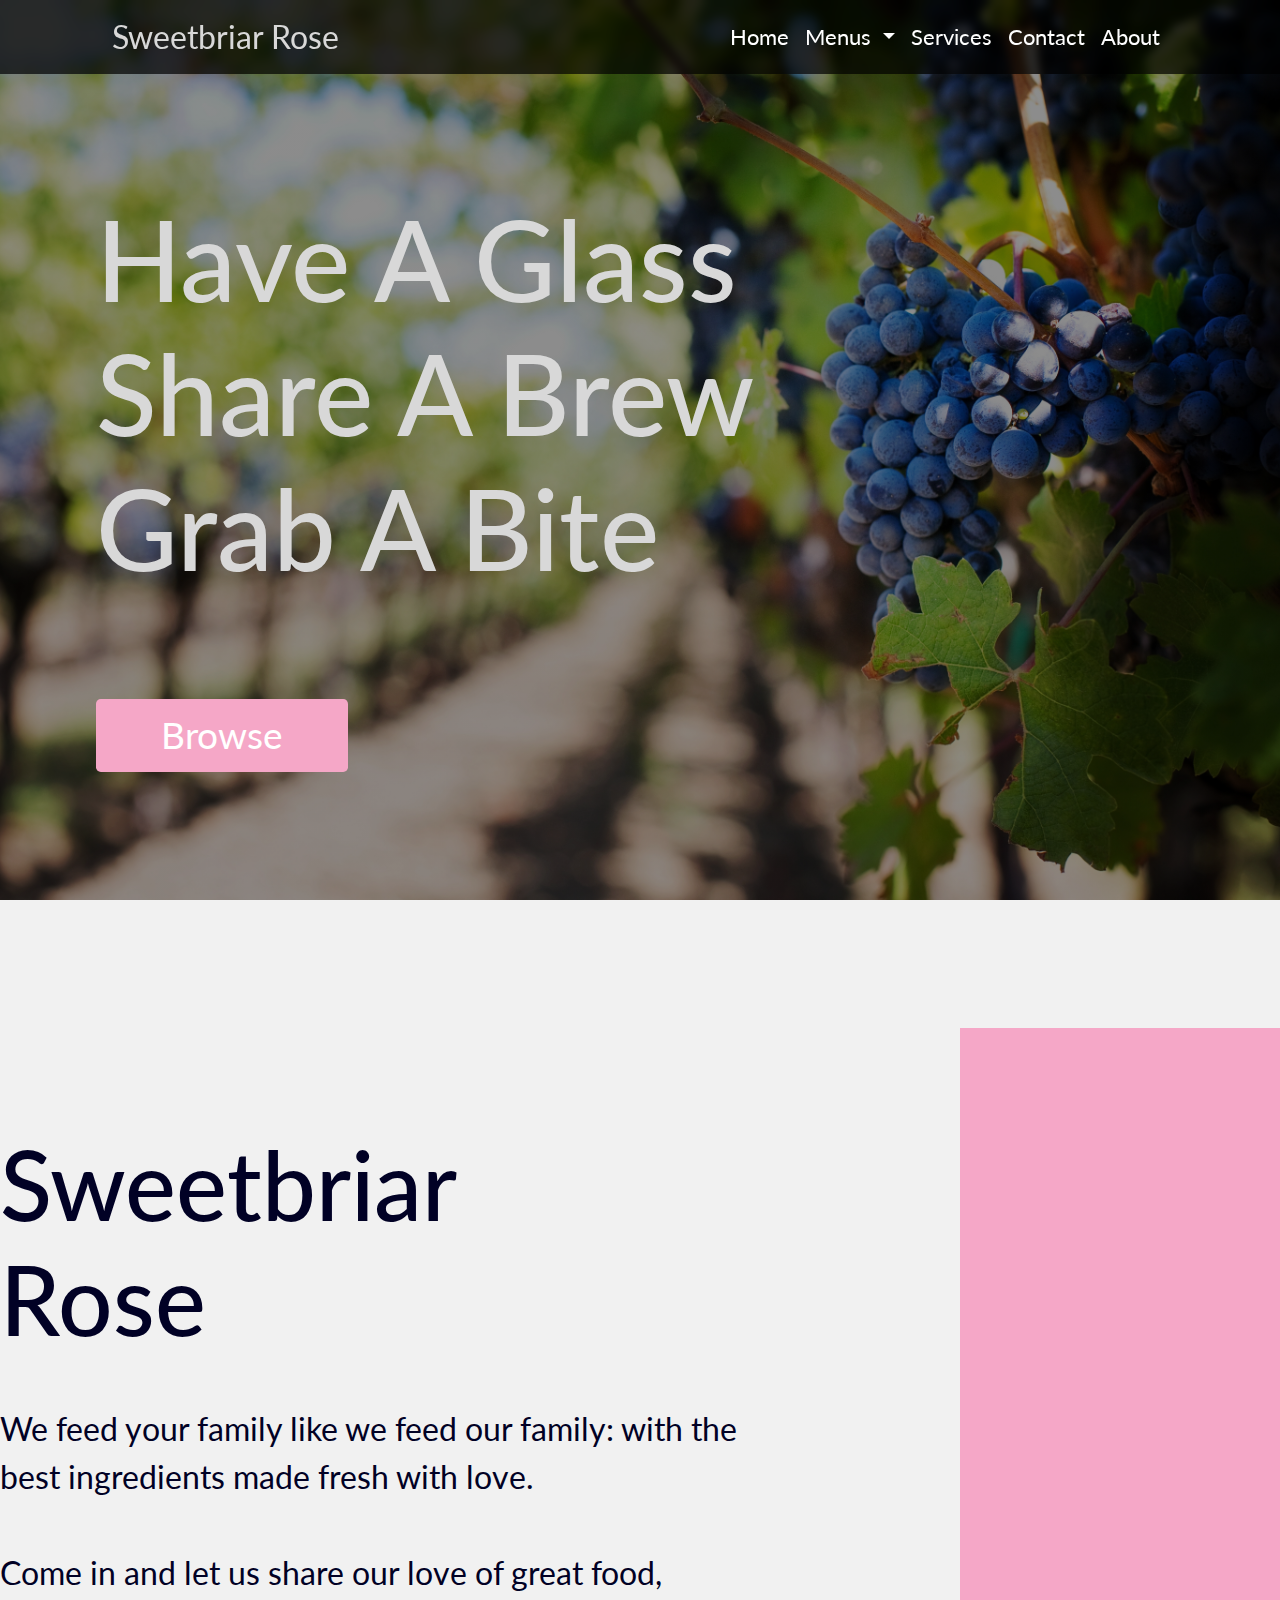
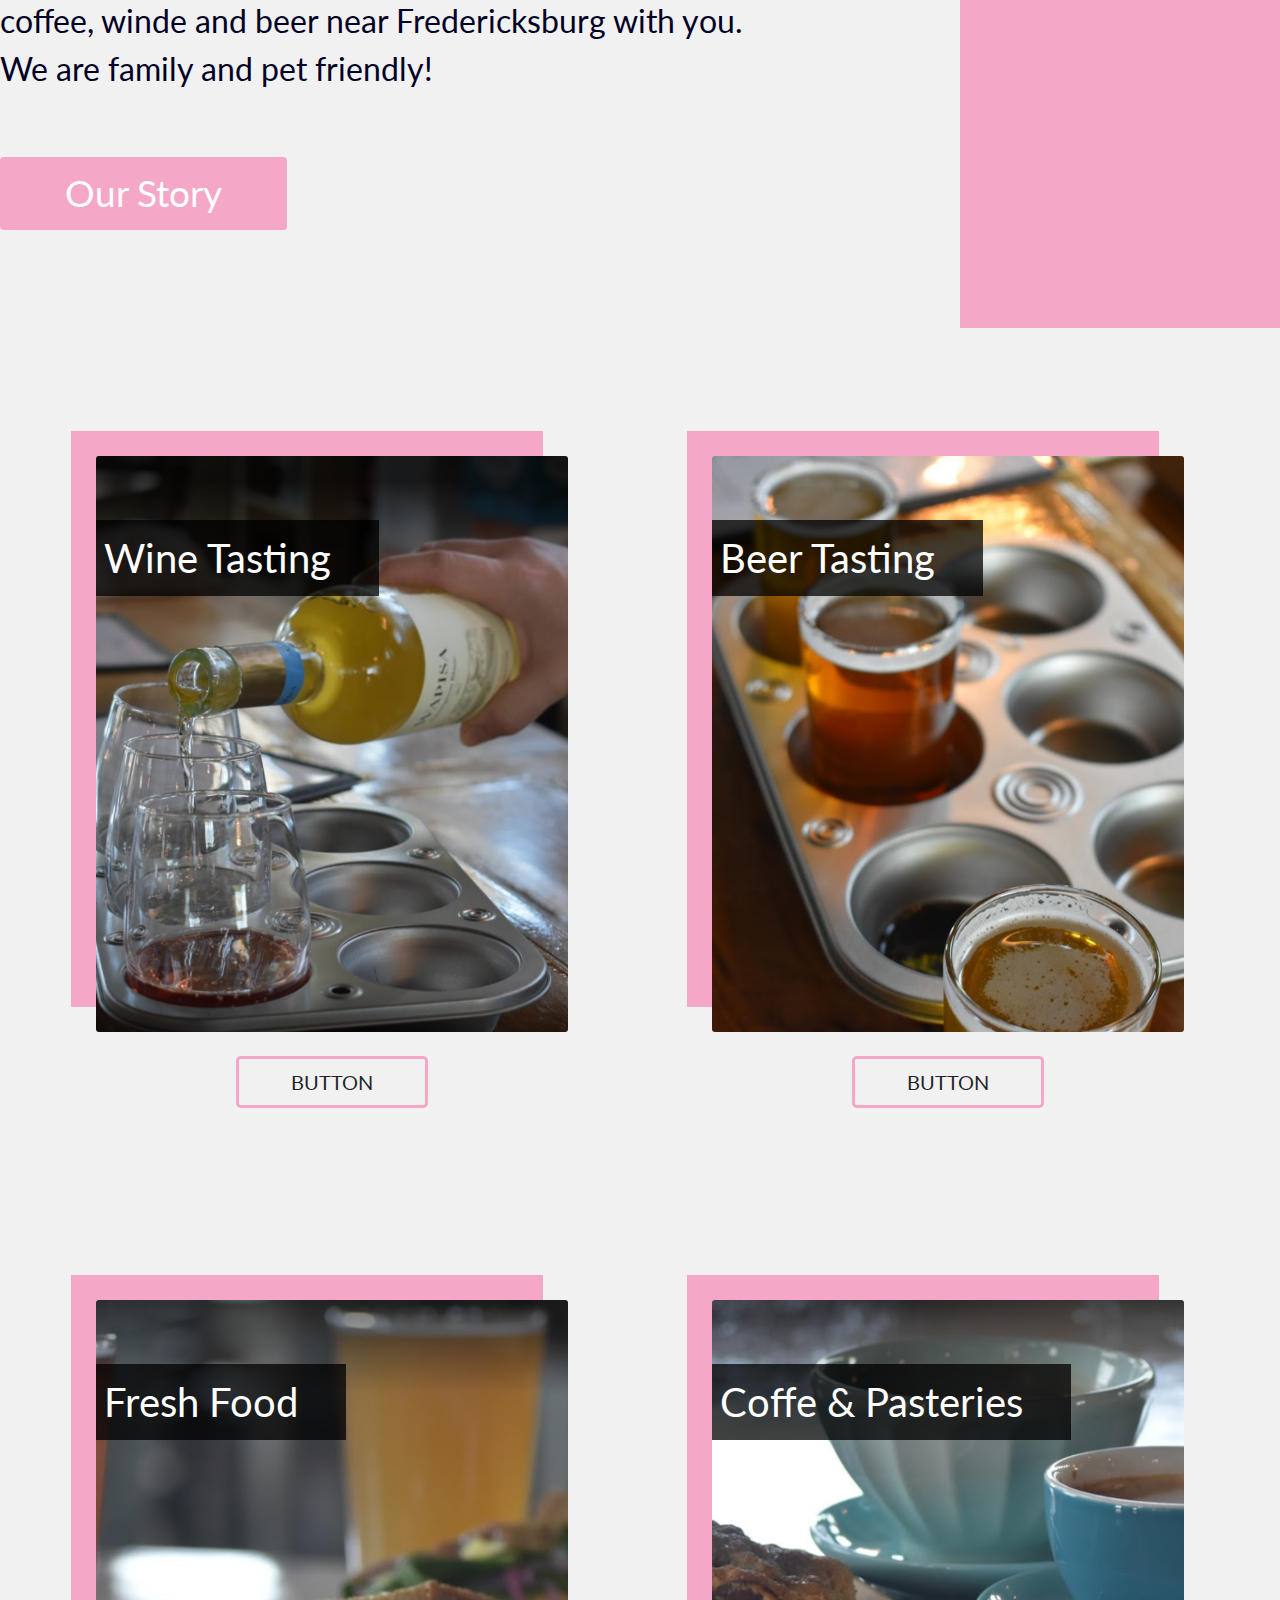
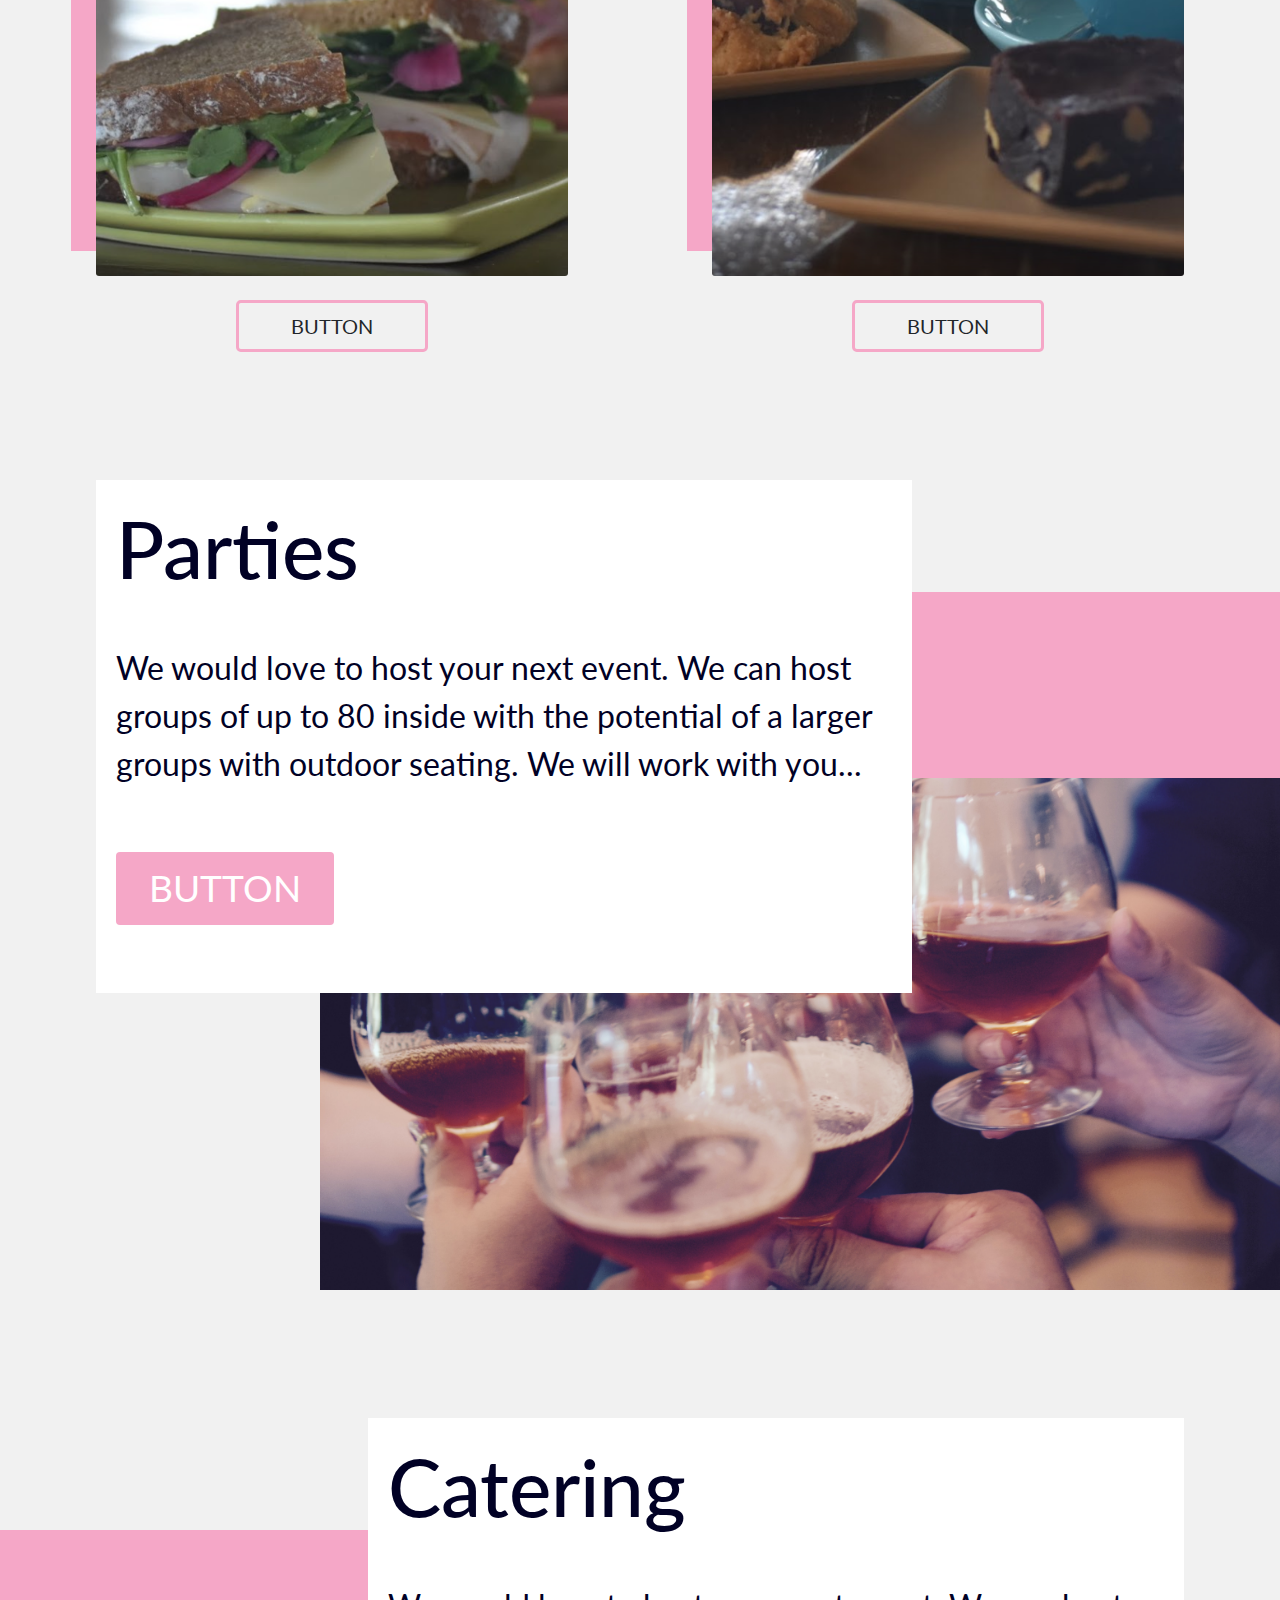
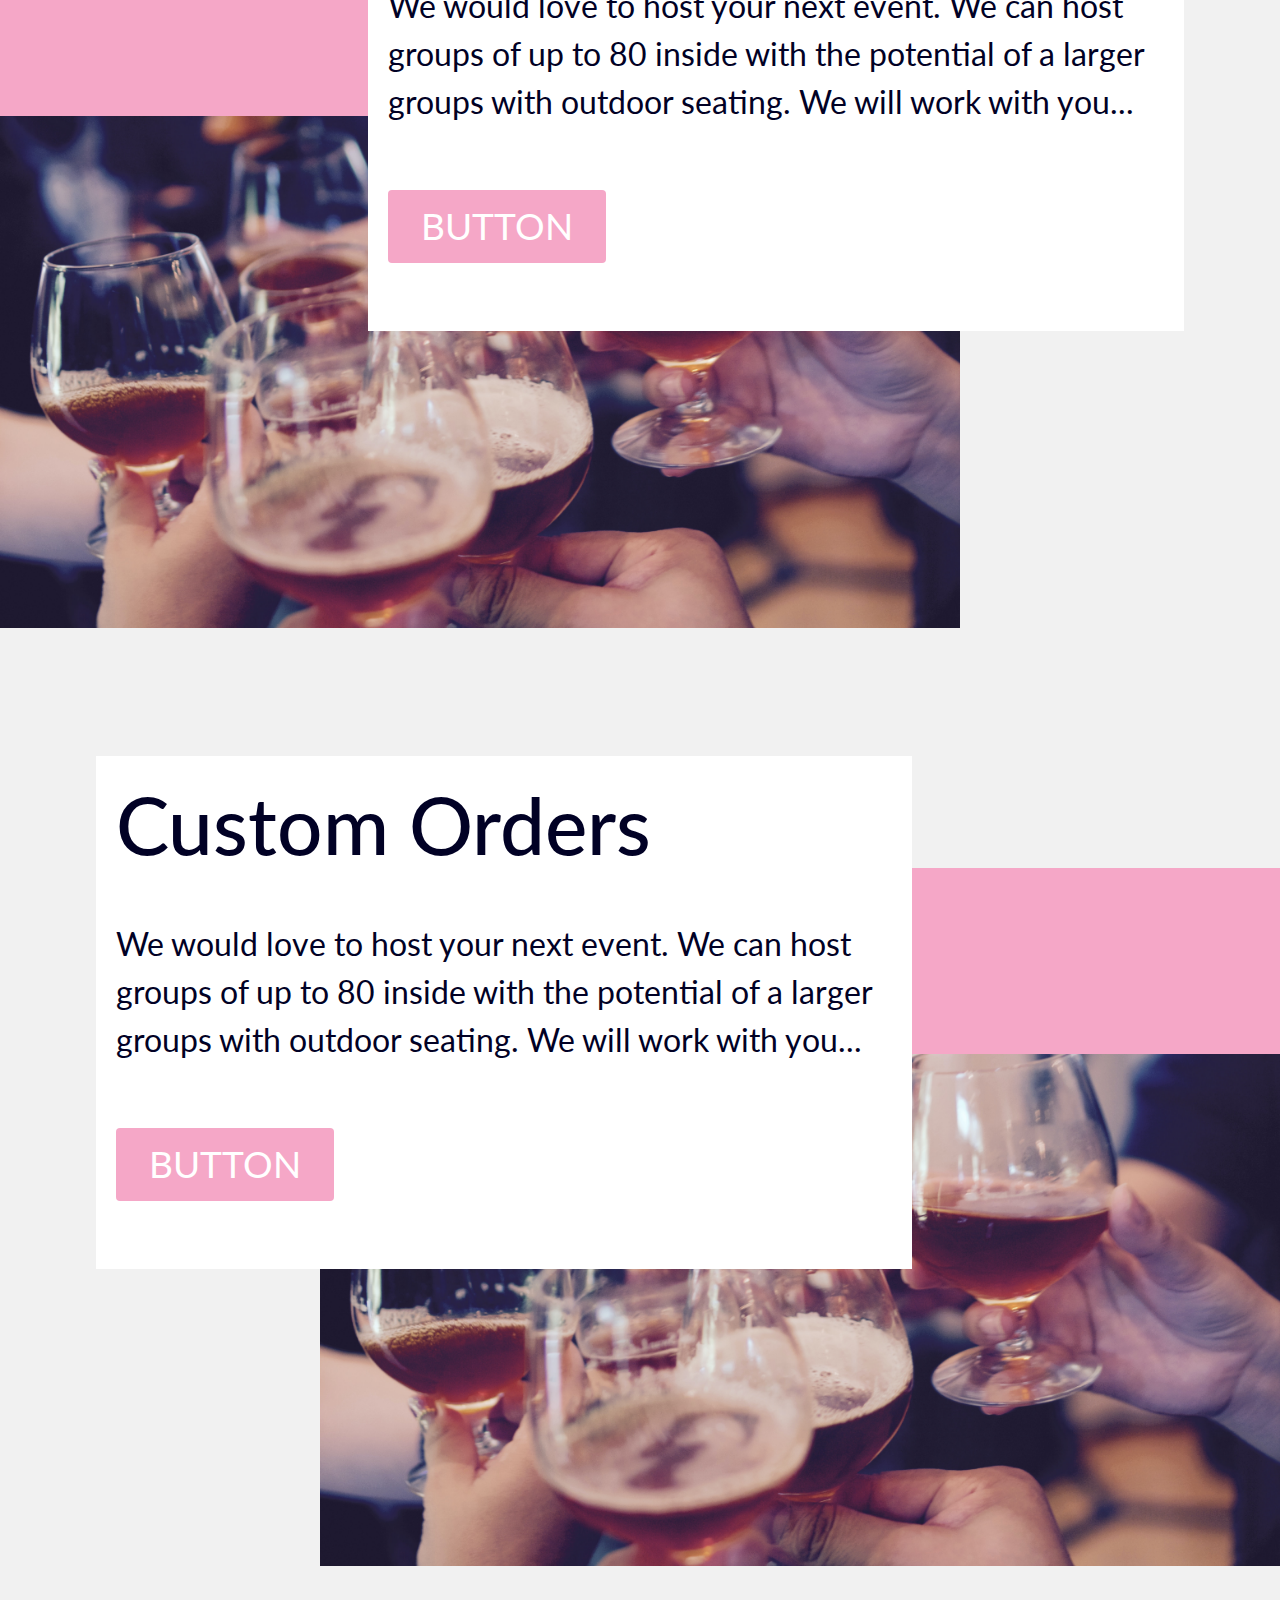
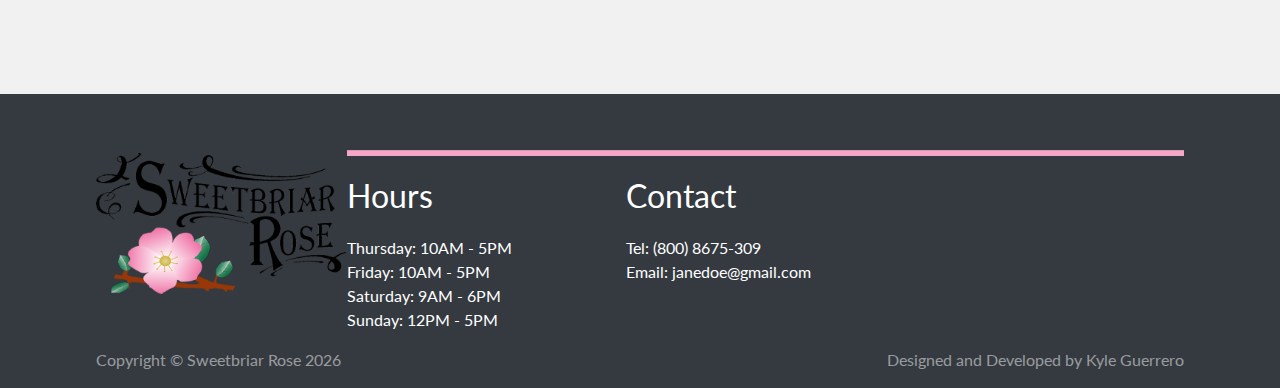
==== commit e50c1e95: "feat: completed landing page" ====
--- a/index.html
+++ b/index.html
@@ -184,40 +184,37 @@
 		<div class="services-right-img custom-orders-img service-img"></div>
 	</div>
 
-	<!-- Misc Info -->
-	<section class="bg-dark container-fluid" id="footer-info">
-		<div class="row footer-info">
-			<div class="pt-5 col-md-4">
-				<h4 class="text-center text-white">Explore</h4>
-				<ul>
-					<li><a href="./html/about.html" class="text-white">Our Story</a></li>
-					<li><a href="./html/contact.html" class="text-white">Contact Us</a></li>
-					<li><a href="./html/services.html" class="text-white">Catering & Events</a></li>
-				</ul>
-			</div>
-			<div class="pt-5 col-md-4">
-				<h4 class="text-white text-center">Contact</h4>
-				<ul>
-					<li>9973 US-290, Fredricksburg, Tx 78624</li>
-					<li>T: <a class="text-white" href="tel: +1-830-307-2646"> (830) 307-2646</a></li>
-				</ul>
-			</div>
-			<div class="pt-5 col-md-4">
-				<h4 class="text-white text-center">About</h4>
-				<ul>
-					<li>THURSDAY: 10AM - 5PM</li>
-					<li>FRIDAY: 10AM - 5PM</li>
-					<li>SATURDAY: 9AM - 6PM</li>
-					<li>SUNDAY: 12PM - 5PM</li>
-				</ul>
-			</div>
-		</div>
-	</section>
-
 	<!-- Footer -->
-	<footer class="py-5 bg-dark">
-		<div class="">
-			<p class="m-0 text-center text-white">Copyright &copy; Sweetbriar Rose 2019</p>
+	<footer class="bg-dark text-white pb-3 pt-2">
+		<div class="cstm-container">
+			<div class="footer-content d-flex align-items-center">
+				<div class="logo"></div>
+				<div class="information">
+					<hr class="line-pink">
+					<div class="information-grid">
+						<div class="hours">
+							<p>Hours</p>
+							<ul>
+								<li>Thursday: 10AM - 5PM</li>
+								<li>Friday: 10AM - 5PM</li>
+								<li>Saturday: 9AM - 6PM</li>
+								<li>Sunday: 12PM - 5PM</li>
+							</ul>
+						</div>
+						<div class="contact">
+							<p>Contact</p>
+							<ul>
+								<li>Tel: (800) 8675-309</li>
+								<li>Email: janedoe@gmail.com</li>
+							</ul>
+						</div>
+					</div>
+				</div>
+			</div>
+			<div class="signatures d-flex justify-content-between">
+				<p>Copyright &copy; Sweetbriar Rose <span id="date"></span></p>
+				<p>Designed and Developed by Kyle Guerrero</p>
+			</div>
 		</div>
 	</footer>
 
@@ -232,6 +229,15 @@
 	<!-- Custom JavaScript for this theme -->
 	<script src="js/scrolling-nav.js"></script>
 
+	<!-- Grab year -->
+	<script>
+		const date = new Date();
+		const year = date.getFullYear();
+
+		const dateElm = document.getElementById("date");
+		dateElm.textContent = String(year);
+	</script>
+
 </body>
 
 </html>--- a/css/style.css
+++ b/css/style.css
@@ -4,13 +4,15 @@
 
 *{
 	box-sizing: border-box;
-	color: rgb(1, 1, 37);
+	/* color: rgb(1, 1, 37); */
 	font-size: 100%;
 	font-family: 'Lato', sans-serif;
 }
 
 body{
 	background: #f1f1f1;
+	color: rgb(1, 1, 37);
+
 }
 
 #menus{
@@ -293,7 +295,8 @@
 	top: -25px;
 }
 
-/* Services */
+/* =================================================================== */
+/* Services Section */
 .services-section {
 	/* border: 3px solid red; */
 	margin-top: 8rem;
@@ -369,4 +372,59 @@
 
 .svi-left {
 	left:0;
-}+}
+
+/* =================================================================== */
+/* Footer */
+.footer-content {
+	/* border: 3px solid red; */
+	margin-top: 2rem;
+}
+
+.logo {
+	background: url("../img/logo.png");
+	background-repeat: no-repeat;
+	/* background-position: center; */
+	background-size: contain;
+	width: 30%;
+	height: 10rem;
+}
+.line-pink {
+	background-color: var(--sbr-pink);
+	height: .3rem;
+}
+
+.information {
+	width: 100%;
+}
+
+.information-grid {
+	display: grid;
+	grid-template-columns:repeat(3, 1fr) ;
+}
+
+.hours p,
+.contact p {
+	font-size: 2rem;
+}
+
+.hours ul,
+.contact ul {
+	list-style: none;
+	margin: 0;
+	padding: 0;
+	font-size: 1rem;
+}
+
+.signatures {
+	margin-top: 1rem;
+}
+
+.signatures p {
+	margin: 0;
+}
+
+.signatures p,
+.signatures span {
+	color: rgba(255, 255, 255, 0.5);
+}
